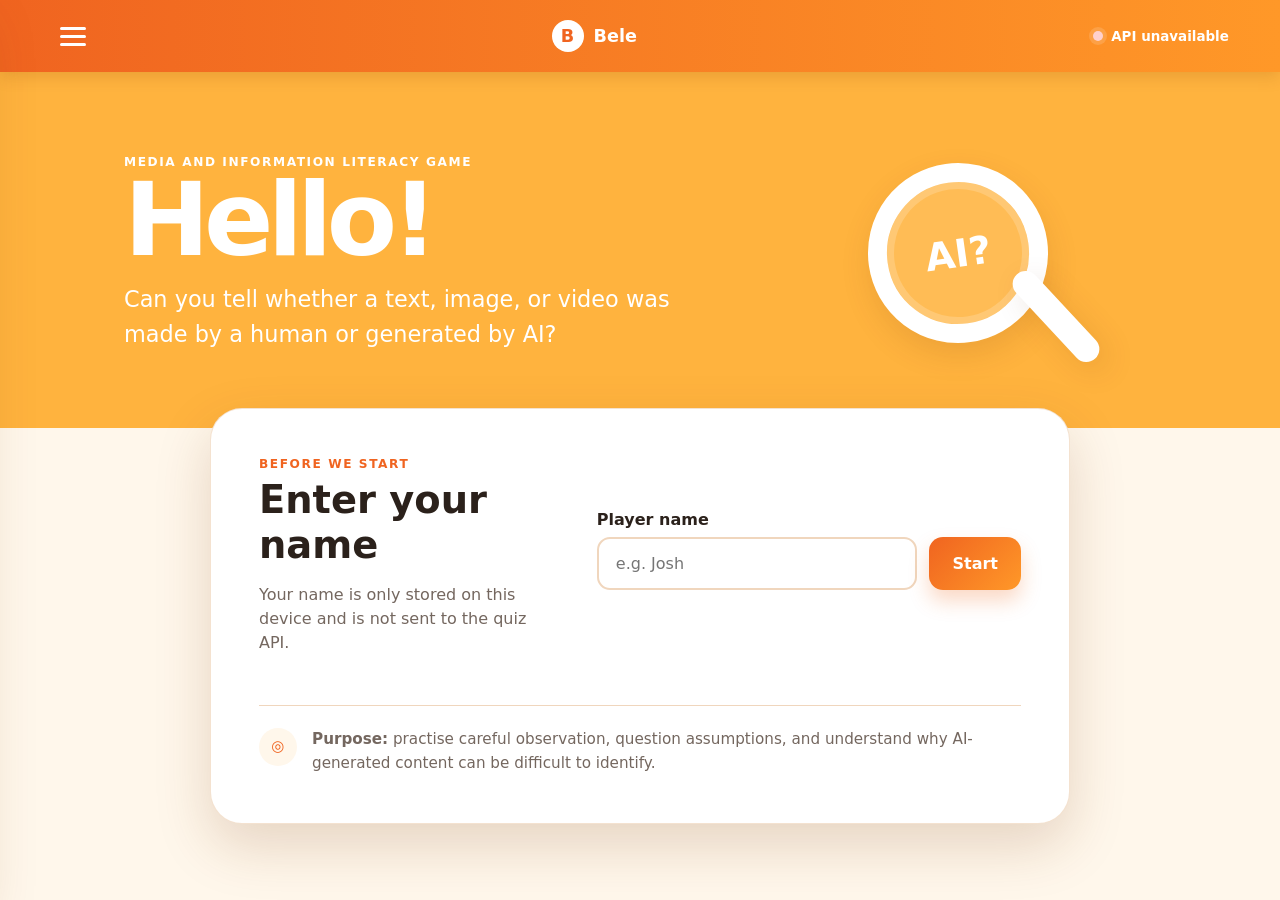
==== index.html @ b4ef0d1a "First" ====
<!doctype html>
<html lang="en">
  <head>
    <meta charset="UTF-8" />
    <meta name="viewport" content="width=device-width, initial-scale=1.0" />
    <meta
      name="description"
      content="Bele is a Human-or-AI media literacy guessing game created for the UNESCO Youth Hackathon."
    />
    <meta name="theme-color" content="#f58220" />
    <title>Bele — Human or AI?</title>
    <link rel="icon" href="assets/favicon.svg" type="image/svg+xml" />
    <link rel="stylesheet" href="css/styles.css" />
  </head>
  <body>
    <a class="skip-link" href="#app-main">Skip to game</a>

    <div class="app-shell" id="app">
      <header class="topbar">
        <button
          class="icon-button menu-button"
          id="menuButton"
          type="button"
          aria-label="Open menu"
          aria-expanded="false"
          aria-controls="sideMenu"
        >
          <span></span><span></span><span></span>
        </button>
        <button
          class="brand"
          id="brandButton"
          type="button"
          aria-label="Return to home"
        >
          <span class="brand-mark" aria-hidden="true">B</span>
          <span>Bele</span>
        </button>
        <div
          class="api-indicator"
          id="apiIndicator"
          title="API connection status"
        >
          <span class="status-dot" aria-hidden="true"></span>
          <span class="api-label">API ready</span>
        </div>
      </header>

      <aside class="side-menu" id="sideMenu" aria-hidden="true">
        <div class="side-menu__head">
          <div>
            <!-- <p class="eyebrow">UNESCO Youth Hackathon</p> -->
            <h2>Bele</h2>
          </div>
          <button
            class="icon-button close-button"
            id="closeMenuButton"
            type="button"
            aria-label="Close menu"
          >
            ×
          </button>
        </div>
        <nav aria-label="Main navigation">
          <button class="menu-link" type="button" data-nav="home">Home</button>
          <button class="menu-link" type="button" data-nav="levels">
            Choose difficulty
          </button>
          <button class="menu-link" type="button" data-modal="how">
            How to play
          </button>
          <button class="menu-link" type="button" data-nav="about">
            About us
          </button>
        </nav>
        <div class="side-menu__tip">
          <strong>Critical-thinking tip</strong>
          <p>
            Do not decide from one clue. Check context, details, evidence, tone,
            and possible manipulation.
          </p>
        </div>
      </aside>
      <div class="menu-backdrop" id="menuBackdrop" hidden></div>

      <main id="app-main" tabindex="-1">
        <section
          class="screen welcome-screen is-active"
          id="welcomeScreen"
          data-screen="welcome"
          aria-labelledby="welcomeTitle"
        >
          <div class="welcome-hero">
            <div class="welcome-copy">
              <p class="eyebrow light">Media and Information Literacy Game</p>
              <h1 id="welcomeTitle">Hello<span id="welcomeName"></span>!</h1>
              <p>
                Can you tell whether a text, image, or video was made by a human
                or generated by AI?
              </p>
            </div>
            <div class="lens-art" aria-hidden="true">
              <div class="lens-ring"><span>AI?</span></div>
              <div class="lens-handle"></div>
            </div>
          </div>

          <div class="welcome-form card floating-card">
            <div>
              <p class="section-kicker">Before we start</p>
              <h2>Enter your name</h2>
              <p class="muted">
                Your name is only stored on this device and is not sent to the
                quiz API.
              </p>
            </div>
            <form id="nameForm" novalidate>
              <label for="playerName">Player name</label>
              <div class="input-row">
                <input
                  id="playerName"
                  name="playerName"
                  type="text"
                  autocomplete="name"
                  maxlength="30"
                  placeholder="e.g. Josh"
                  required
                />
                <button class="primary-button" type="submit">Start</button>
              </div>
              <p class="field-error" id="nameError" role="alert"></p>
            </form>
            <div class="purpose-note">
              <span class="purpose-icon" aria-hidden="true">◎</span>
              <p>
                <strong>Purpose:</strong> practise careful observation, question
                assumptions, and understand why AI-generated content can be
                difficult to identify.
              </p>
            </div>
          </div>
        </section>

        <section
          class="screen level-screen"
          id="levelScreen"
          data-screen="level"
          aria-labelledby="levelTitle"
          hidden
        >
          <div class="centered-panel">
            <p class="eyebrow light">
              Welcome, <span id="levelPlayerName">Player</span>
            </p>
            <h1 id="levelTitle">Choose your level</h1>
            <p class="level-intro">
              Each round contains six random items from the live quiz
              collection. Text, images, and videos may appear in any order.
            </p>

            <div class="level-grid" aria-label="Difficulty levels">
              <button
                class="level-card easy"
                type="button"
                data-difficulty="easy"
              >
                <span class="level-icon" aria-hidden="true">●</span>
                <span class="level-name">Beginner</span>
                <span class="level-detail"
                  >Clearer clues and common patterns</span
                >
                <span class="level-time">60 seconds per question</span>
              </button>
              <button
                class="level-card medium"
                type="button"
                data-difficulty="medium"
              >
                <span class="level-icon" aria-hidden="true">◆</span>
                <span class="level-name">Medium</span>
                <span class="level-detail"
                  >More realistic and subtle signals</span
                >
                <span class="level-time">40 seconds per question</span>
              </button>
              <button
                class="level-card hard"
                type="button"
                data-difficulty="hard"
              >
                <span class="level-icon" aria-hidden="true">▲</span>
                <span class="level-name">Hard</span>
                <span class="level-detail"
                  >Ambiguous evidence and close calls</span
                >
                <span class="level-time">25 seconds per question</span>
              </button>
            </div>
            <button
              class="text-button light-text"
              type="button"
              data-nav="home"
            >
              ← Change player name
            </button>
          </div>
        </section>

        <section
          class="screen quiz-screen"
          id="quizScreen"
          data-screen="quiz"
          aria-labelledby="questionHeading"
          hidden
        >
          <div class="quiz-layout">
            <div class="quiz-topline">
              <button
                class="back-button"
                id="quitQuizButton"
                type="button"
                aria-label="Leave quiz"
              >
                ←
              </button>
              <div class="progress-copy">
                <span id="difficultyLabel">Easy</span>
                <strong id="questionCounter">Question 1 of 6</strong>
              </div>
              <div class="quiz-status-cluster">
                <div class="score-mini" aria-live="polite">
                  <span id="correctCount">0</span> correct
                </div>
                <div
                  class="question-timer"
                  id="questionTimer"
                  data-state="normal"
                  role="timer"
                  aria-live="polite"
                  aria-label="Time remaining"
                >
                  <span class="timer-icon" aria-hidden="true">◷</span>
                  <span class="timer-copy"
                    ><small>Time left</small
                    ><strong><span id="timerValue">60</span>s</strong></span
                  >
                </div>
              </div>
            </div>
            <div class="progress-track" aria-hidden="true">
              <div class="progress-fill" id="progressFill"></div>
            </div>

            <article class="question-card" id="questionCard">
              <div class="question-meta">
                <span class="content-badge" id="contentTypeBadge">IMAGE</span>
                <span id="questionTopic">Topic</span>
              </div>
              <h1 id="questionHeading">Human or AI?</h1>
              <p class="question-prompt">
                Study the content carefully, then choose who you think created
                it.
              </p>

              <div
                class="content-frame"
                id="contentFrame"
                aria-live="polite"
              ></div>

              <div class="answer-area">
                <p class="answer-label">What do you think?</p>
                <div class="answer-buttons" id="answerButtons">
                  <button
                    class="answer-button human"
                    type="button"
                    data-guess="Human"
                  >
                    <span class="answer-symbol" aria-hidden="true">◉</span>
                    <span
                      ><strong>Human</strong
                      ><small>Created by a person</small></span
                    >
                  </button>
                  <button
                    class="answer-button ai"
                    type="button"
                    data-guess="AI"
                  >
                    <span class="answer-symbol" aria-hidden="true">✦</span>
                    <span
                      ><strong>AI</strong><small>Generated with AI</small></span
                    >
                  </button>
                </div>
                <div
                  class="answer-feedback"
                  id="answerFeedback"
                  hidden
                  aria-live="polite"
                ></div>
                <button
                  class="primary-button next-button"
                  id="nextQuestionButton"
                  type="button"
                  hidden
                >
                  Next question →
                </button>
              </div>
            </article>
          </div>
        </section>

        <section
          class="screen about-screen"
          id="aboutScreen"
          data-screen="about"
          aria-labelledby="aboutTitle"
          hidden
        >
          <div class="about-shell">
            <div class="about-header">
              <button
                class="back-button dark-back"
                type="button"
                data-nav="home"
                aria-label="Back to home"
              >
                ←
              </button>
              <div>
                <!-- <p class="eyebrow">UNESCO Youth Hackathon</p> -->
                <h1 id="aboutTitle">About Bele</h1>
                <p class="about-lead">
                  A learning game that helps people pause, inspect, compare, and
                  verify before trusting digital content.
                </p>
              </div>
            </div>

            <div class="about-hero-card">
              <div>
                <p class="section-kicker">Our purpose</p>
                <h2>Build stronger critical-thinking habits</h2>
                <p>
                  Bele challenges players to decide whether text, images, and
                  videos were created by people or generated with artificial
                  intelligence. The goal is not to turn players into automatic
                  AI detectors. It is to encourage careful observation, healthy
                  doubt, evidence checking, and responsible sharing.
                </p>
              </div>
              <div class="about-emblem" aria-hidden="true">
                <span>B</span><small>Think before you trust</small>
              </div>
            </div>

            <div class="about-feature-grid" aria-label="What Bele teaches">
              <article class="about-feature">
                <span>01</span>
                <h3>Observe</h3>
                <p>
                  Look at details, consistency, context, language, motion, and
                  visual quality.
                </p>
              </article>
              <article class="about-feature">
                <span>02</span>
                <h3>Question</h3>
                <p>
                  Ask who created the content, why it exists, and what might be
                  missing.
                </p>
              </article>
              <article class="about-feature">
                <span>03</span>
                <h3>Verify</h3>
                <p>
                  Compare claims with reliable sources instead of trusting a
                  single clue.
                </p>
              </article>
              <article class="about-feature">
                <span>04</span>
                <h3>Reflect</h3>
                <p>
                  Read the explanation after every round and improve your
                  reasoning.
                </p>
              </article>
            </div>

            <section class="team-section" aria-labelledby="teamTitle">
              <div class="section-heading-row">
                <div>
                  <p class="section-kicker">The people behind Bele</p>
                  <h2 id="teamTitle">Meet our team</h2>
                </div>
                <p>
                  Five roles work together across research, design, development,
                  data, and testing.
                </p>
              </div>
              <div class="team-grid" id="teamGrid"></div>
            </section>

            <div class="about-info-grid">
              <article class="about-info-card">
                <h3>Responsible-use note</h3>
                <p>
                  Human judgement and automated AI detectors can both be wrong.
                  Important claims should always be checked using multiple
                  reliable sources.
                </p>
              </article>
              <article class="about-info-card">
                <h3>Privacy</h3>
                <p>
                  Bele stores only the player name in the current browser. Quiz
                  content is requested from the project API, and the frontend
                  does not require an account.
                </p>
              </article>
              <article class="about-info-card">
                <h3>Accessibility</h3>
                <p>
                  The interface supports keyboard navigation, clear focus
                  states, readable contrast, captions when provided by the
                  media, and responsive layouts.
                </p>
              </article>
            </div>

            <div class="about-cta">
              <div>
                <p class="section-kicker">Ready to investigate?</p>
                <h2>Test your judgement with live quiz content.</h2>
              </div>
              <button class="primary-button" type="button" data-nav="levels">
                Choose a level →
              </button>
            </div>
          </div>
        </section>

        <section
          class="screen result-screen"
          id="resultScreen"
          data-screen="result"
          aria-labelledby="resultTitle"
          hidden
        >
          <div class="result-card card">
            <p class="eyebrow" id="resultEyebrow">Round complete</p>
            <h1 id="resultTitle">Great effort!</h1>
            <p class="result-message" id="resultMessage"></p>

            <div class="medal-wrap" id="medalWrap" aria-label="Quiz score">
              <div class="medal-rays" aria-hidden="true"></div>
              <div class="medal-disc"><span id="scorePercent">0%</span></div>
              <div class="ribbon ribbon-left" aria-hidden="true"></div>
              <div class="ribbon ribbon-right" aria-hidden="true"></div>
            </div>

            <div class="result-stats" aria-label="Result summary">
              <div>
                <span>Correct</span><strong id="resultCorrect">0</strong>
              </div>
              <div><span>Total</span><strong id="resultTotal">6</strong></div>
              <div>
                <span>Level</span
                ><strong id="resultDifficulty">Beginner</strong>
              </div>
              <div>
                <span>Timed out</span><strong id="resultTimedOut">0</strong>
              </div>
            </div>

            <div class="result-actions">
              <button class="primary-button" id="reviewButton" type="button">
                Read explanations
              </button>
              <button
                class="secondary-button"
                id="playAgainButton"
                type="button"
              >
                Play again
              </button>
            </div>
          </div>
        </section>

        <section
          class="screen review-screen"
          id="reviewScreen"
          data-screen="review"
          aria-labelledby="reviewTitle"
          hidden
        >
          <div class="review-shell">
            <div class="review-header">
              <button
                class="back-button dark-back"
                id="reviewBackButton"
                type="button"
                aria-label="Back to result"
              >
                ←
              </button>
              <div>
                <p class="section-kicker">Learn from every clue</p>
                <h1 id="reviewTitle">Let’s read the explanations</h1>
                <p>
                  AI detection is not perfect. These explanations highlight
                  useful clues, not absolute rules.
                </p>
              </div>
            </div>

            <div class="review-layout">
              <div
                class="review-list"
                id="reviewList"
                aria-label="Question explanations"
              ></div>
              <aside
                class="review-preview"
                id="reviewPreview"
                aria-live="polite"
              >
                <div class="empty-preview">
                  <span aria-hidden="true">⌁</span>
                  <p>
                    Select a question to review its content and explanation.
                  </p>
                </div>
              </aside>
            </div>

            <div class="review-actions">
              <button class="secondary-button" type="button" data-nav="levels">
                Choose another level
              </button>
              <button class="primary-button" type="button" data-nav="home">
                Finish
              </button>
            </div>
          </div>
        </section>
      </main>

      <div
        class="loading-overlay"
        id="loadingOverlay"
        hidden
        role="status"
        aria-live="polite"
      >
        <div class="loader"></div>
        <strong id="loadingTitle">Loading quiz</strong>
        <p id="loadingMessage">Fetching questions from the quiz API…</p>
      </div>

      <div class="modal-backdrop" id="modalBackdrop" hidden>
        <section
          class="info-modal"
          id="infoModal"
          role="dialog"
          aria-modal="true"
          aria-labelledby="modalTitle"
        >
          <button
            class="icon-button modal-close"
            id="modalCloseButton"
            type="button"
            aria-label="Close dialog"
          >
            ×
          </button>
          <div id="modalContent"></div>
        </section>
      </div>

      <div
        class="toast"
        id="toast"
        hidden
        role="status"
        aria-live="polite"
      ></div>
    </div>

    <script defer src="js/config.js?v=4"></script>
    <script defer src="js/api.js?v=4"></script>
    <script defer src="js/app.js?v=4"></script>
  </body>
</html>
---- css/styles.css ----
:root {
  --orange-900: #d95117;
  --orange-700: #f06420;
  --orange-600: #f58220;
  --orange-500: #ff9828;
  --amber-400: #ffb33e;
  --amber-300: #ffc862;
  --cream: #fff7eb;
  --paper: #ffffff;
  --ink: #2b211b;
  --muted: #74675f;
  --line: #f0d6bd;
  --green: #198754;
  --red: #c83b34;
  --shadow: 0 22px 55px rgba(116, 57, 13, 0.18);
  --soft-shadow: 0 12px 30px rgba(116, 57, 13, 0.13);
  --radius-xl: 32px;
  --radius-lg: 22px;
  --radius-md: 15px;
  --focus: 0 0 0 4px rgba(255, 255, 255, 0.6), 0 0 0 7px rgba(89, 46, 16, 0.5);
  font-family: ui-rounded, "Arial Rounded MT Bold", "Trebuchet MS", system-ui, sans-serif;
  color: var(--ink);
  background: var(--cream);
}

* { box-sizing: border-box; }
html { scroll-behavior: smooth; }
body { margin: 0; min-width: 320px; min-height: 100vh; background: var(--cream); }
button, input { font: inherit; }
button { cursor: pointer; }
button:disabled { cursor: not-allowed; }
img, video { max-width: 100%; }
[hidden] { display: none !important; }

.skip-link {
  position: fixed; left: 12px; top: -100px; z-index: 1000; padding: 10px 16px;
  background: var(--ink); color: white; border-radius: 8px; text-decoration: none;
}
.skip-link:focus { top: 12px; }

.app-shell { min-height: 100vh; overflow-x: hidden; }
.topbar {
  height: 72px; display: flex; align-items: center; justify-content: space-between; gap: 18px;
  padding: 0 clamp(18px, 4vw, 54px); background: linear-gradient(90deg, var(--orange-700), var(--orange-500));
  color: white; position: relative; z-index: 30; box-shadow: 0 5px 15px rgba(117, 45, 8, 0.15);
}
.icon-button, .brand, .back-button {
  border: 0; background: transparent; color: inherit; display: inline-flex; align-items: center; justify-content: center;
}
.menu-button { width: 44px; height: 44px; flex-direction: column; gap: 5px; border-radius: 12px; }
.menu-button span { width: 26px; height: 3px; border-radius: 99px; background: white; }
.icon-button:hover, .brand:hover, .back-button:hover { background: rgba(255,255,255,.14); }
.icon-button:focus-visible, .brand:focus-visible, .back-button:focus-visible, button:focus-visible, input:focus-visible { outline: none; box-shadow: var(--focus); }
.brand { gap: 10px; padding: 7px 12px; border-radius: 13px; font-weight: 900; font-size: 1.1rem; }
.brand-mark { display: grid; place-items: center; width: 32px; height: 32px; border-radius: 50%; background: white; color: var(--orange-700); }
.api-indicator { display: flex; align-items: center; gap: 8px; font-size: .84rem; font-weight: 800; }
.status-dot { width: 10px; height: 10px; border-radius: 50%; background: #fff3c4; box-shadow: 0 0 0 4px rgba(255,255,255,.14); }
.api-indicator[data-status="online"] .status-dot { background: #8ff1ad; }
.api-indicator[data-status="offline"] .status-dot { background: #ffd0cc; }
.api-indicator[data-status="checking"] .status-dot { animation: pulse 1s infinite; }

.side-menu {
  position: fixed; inset: 0 auto 0 0; z-index: 60; width: min(390px, 88vw); padding: 28px;
  background: white; transform: translateX(-105%); transition: transform .28s ease; box-shadow: var(--shadow);
  display: flex; flex-direction: column;
}
.side-menu.is-open { transform: translateX(0); }
.side-menu__head { display: flex; justify-content: space-between; align-items: flex-start; border-bottom: 1px solid var(--line); padding-bottom: 22px; }
.side-menu h2 { margin: 3px 0 0; font-size: 2rem; }
.close-button, .modal-close { width: 42px; height: 42px; border-radius: 50%; color: var(--ink); font-size: 2rem; }
.side-menu nav { display: grid; gap: 8px; padding: 26px 0; }
.menu-link { text-align: left; border: 0; background: transparent; border-radius: 13px; padding: 14px 16px; font-weight: 900; color: var(--ink); }
.menu-link:hover { background: var(--cream); color: var(--orange-700); }
.side-menu__tip { margin-top: auto; background: var(--cream); border: 1px solid var(--line); padding: 18px; border-radius: var(--radius-md); line-height: 1.55; }
.side-menu__tip p { margin: 8px 0 0; color: var(--muted); }
.menu-backdrop, .modal-backdrop { position: fixed; inset: 0; background: rgba(37, 22, 12, .48); backdrop-filter: blur(3px); z-index: 50; }

.screen { min-height: calc(100vh - 72px); animation: fadeIn .25s ease; }
.welcome-screen { background: linear-gradient(180deg, var(--amber-400) 0 43%, var(--cream) 43%); padding-bottom: 70px; }
.welcome-hero { max-width: 1160px; margin: 0 auto; min-height: 390px; padding: 66px clamp(22px, 5vw, 78px) 120px; display: grid; grid-template-columns: 1.2fr .8fr; align-items: center; gap: 40px; color: white; }
.welcome-copy h1 { margin: 4px 0 15px; font-size: clamp(3.2rem, 8vw, 6.8rem); line-height: .92; letter-spacing: -.055em; }
.welcome-copy p:not(.eyebrow) { max-width: 650px; font-size: clamp(1.05rem, 2vw, 1.4rem); line-height: 1.55; margin: 0; font-family: system-ui, sans-serif; }
.eyebrow, .section-kicker { margin: 0; text-transform: uppercase; letter-spacing: .13em; font-size: .76rem; font-weight: 900; color: var(--orange-700); }
.eyebrow.light, .light-text { color: white; }
.lens-art { position: relative; height: 230px; display: grid; place-items: center; }
.lens-ring { width: 180px; height: 180px; border: 19px solid white; border-radius: 50%; display: grid; place-items: center; background: rgba(255,255,255,.12); box-shadow: inset 0 0 0 7px rgba(255,255,255,.18), var(--soft-shadow); transform: rotate(-8deg); }
.lens-ring span { font-size: 2.4rem; font-weight: 900; }
.lens-handle { width: 26px; height: 115px; border-radius: 999px; background: white; position: absolute; transform: rotate(-43deg); bottom: -6px; right: 22%; box-shadow: var(--soft-shadow); }
.card { background: white; border: 1px solid rgba(240, 214, 189, .7); border-radius: var(--radius-xl); box-shadow: var(--shadow); }
.floating-card { max-width: 860px; margin: -80px auto 0; padding: clamp(25px, 5vw, 48px); position: relative; display: grid; grid-template-columns: .8fr 1.2fr; gap: 34px 55px; align-items: center; }
.floating-card h2 { margin: 6px 0 6px; font-size: clamp(1.8rem, 3vw, 2.7rem); }
.muted { color: var(--muted); font-family: system-ui, sans-serif; line-height: 1.5; }
label { display: block; font-weight: 900; margin-bottom: 8px; }
.input-row { display: flex; gap: 12px; }
input { min-width: 0; flex: 1; padding: 15px 17px; border: 2px solid var(--line); border-radius: 13px; color: var(--ink); background: white; }
input:focus { border-color: var(--orange-600); }
.primary-button, .secondary-button, .text-button {
  border: 0; border-radius: 14px; padding: 14px 23px; font-weight: 900; transition: transform .16s ease, box-shadow .16s ease, background .16s ease;
}
.primary-button { color: white; background: linear-gradient(135deg, var(--orange-700), var(--orange-500)); box-shadow: 0 11px 20px rgba(238, 102, 28, .25); }
.primary-button:hover, .secondary-button:hover { transform: translateY(-2px); }
.secondary-button { color: var(--orange-700); background: white; border: 2px solid var(--orange-500); }
.text-button { background: transparent; color: var(--orange-700); padding: 10px; }
.field-error { min-height: 22px; color: var(--red); font: 700 .88rem system-ui, sans-serif; margin: 7px 0 0; }
.purpose-note { grid-column: 1 / -1; border-top: 1px solid var(--line); padding-top: 22px; display: flex; gap: 15px; align-items: flex-start; font: .95rem/1.55 system-ui, sans-serif; color: var(--muted); }
.purpose-note p { margin: 0; }
.purpose-icon { flex: 0 0 38px; height: 38px; display: grid; place-items: center; border-radius: 50%; background: var(--cream); color: var(--orange-700); font-weight: 900; }

.level-screen { background: radial-gradient(circle at 20% 20%, rgba(255,255,255,.18), transparent 28%), linear-gradient(140deg, var(--amber-400), var(--orange-500)); color: white; display: grid; place-items: center; padding: 45px 20px; }
.centered-panel { width: min(1080px, 100%); text-align: center; }
.centered-panel h1 { margin: 8px 0 12px; font-size: clamp(2.7rem, 7vw, 5.5rem); letter-spacing: -.04em; }
.level-intro { max-width: 730px; margin: 0 auto 40px; font: 1.05rem/1.65 system-ui, sans-serif; }
.level-grid { display: grid; grid-template-columns: repeat(3, 1fr); gap: 26px; margin-bottom: 28px; }
.level-card { min-height: 220px; border: 0; border-radius: 25px; padding: 28px; color: white; display: flex; flex-direction: column; align-items: center; justify-content: center; gap: 9px; box-shadow: 0 22px 40px rgba(139, 54, 12, .22); transition: transform .2s ease, box-shadow .2s ease; }
.level-card:hover { transform: translateY(-7px) scale(1.015); box-shadow: 0 28px 45px rgba(139, 54, 12, .30); }
.level-card.easy { background: linear-gradient(145deg, #ef3f2d, #f66425); }
.level-card.medium { background: linear-gradient(145deg, #f87522, #f99a27); }
.level-card.hard { background: linear-gradient(145deg, #de5a1d, #f58424); }
.level-icon { width: 48px; height: 48px; display: grid; place-items: center; border: 3px solid rgba(255,255,255,.65); border-radius: 50%; }
.level-name { font-size: 2rem; font-weight: 900; }
.level-detail { font: .95rem/1.45 system-ui, sans-serif; opacity: .92; }

.quiz-screen { background: linear-gradient(155deg, var(--amber-400), var(--orange-500)); padding: clamp(18px, 4vw, 45px); }
.quiz-layout { width: min(980px, 100%); margin: 0 auto; }
.quiz-topline { display: grid; grid-template-columns: auto 1fr auto; align-items: center; gap: 15px; color: white; }
.back-button { width: 50px; height: 50px; border-radius: 50%; font-size: 2rem; }
.progress-copy { display: flex; flex-direction: column; gap: 2px; }
.progress-copy span { font: 700 .85rem system-ui, sans-serif; opacity: .85; }
.progress-copy strong { font-size: 1.08rem; }
.score-mini { padding: 9px 13px; border-radius: 999px; background: rgba(255,255,255,.19); font-size: .9rem; font-weight: 900; }
.progress-track { height: 8px; margin: 15px 0 22px; background: rgba(255,255,255,.25); border-radius: 99px; overflow: hidden; }
.progress-fill { height: 100%; width: 0; background: white; border-radius: inherit; transition: width .35s ease; }
.question-card { background: white; border-radius: var(--radius-xl); padding: clamp(22px, 4vw, 42px); box-shadow: var(--shadow); }
.question-meta { display: flex; align-items: center; gap: 10px; color: var(--muted); font: 700 .87rem system-ui, sans-serif; }
.content-badge { background: var(--cream); color: var(--orange-700); border-radius: 999px; padding: 7px 10px; font-weight: 900; letter-spacing: .08em; }
.question-card h1 { margin: 16px 0 5px; font-size: clamp(2rem, 5vw, 3.7rem); letter-spacing: -.035em; }
.question-prompt { color: var(--muted); margin: 0 0 23px; font-family: system-ui, sans-serif; }
.content-frame { min-height: 280px; border: 2px solid #f3dfcc; background: #fffaf4; border-radius: 24px; padding: clamp(15px, 3vw, 25px); display: grid; place-items: center; overflow: hidden; }
.media-content { width: 100%; display: grid; place-items: center; }
.media-content img, .media-content video { max-height: 430px; width: auto; border-radius: 14px; box-shadow: 0 10px 25px rgba(44, 30, 20, .12); background: #191919; }
.media-text blockquote { max-width: 760px; margin: 0; padding: clamp(16px, 4vw, 36px); font: clamp(1.05rem, 2.2vw, 1.4rem)/1.75 Georgia, serif; color: #3e342e; }
.media-text blockquote::before { content: "“"; color: var(--orange-500); font-size: 3rem; line-height: 0; vertical-align: -.35em; margin-right: 5px; }
.media-error { text-align: center; font: .95rem/1.55 system-ui, sans-serif; color: var(--muted); }
.media-error a { color: var(--orange-700); font-weight: 800; }
.answer-area { padding-top: 25px; }
.answer-label { text-align: center; color: var(--orange-700); font-weight: 900; }
.answer-buttons { display: grid; grid-template-columns: repeat(2, minmax(0, 1fr)); gap: 24px; }
.answer-button { border: 0; border-radius: 18px; padding: 19px 23px; color: white; display: flex; align-items: center; justify-content: center; gap: 15px; text-align: left; box-shadow: var(--soft-shadow); transition: transform .16s ease, filter .16s ease, opacity .16s ease; }
.answer-button:hover:not(:disabled) { transform: translateY(-3px); filter: saturate(1.12); }
.answer-button.human { background: linear-gradient(135deg, #f04a2f, #f66d28); }
.answer-button.ai { background: linear-gradient(135deg, #f27c22, #fa9f2e); }
.answer-button strong { display: block; font-size: 1.35rem; }
.answer-button small { display: block; margin-top: 3px; opacity: .88; font: .78rem system-ui, sans-serif; }
.answer-symbol { font-size: 1.8rem; }
.answer-button:disabled { opacity: .7; }
.answer-button.is-selected { outline: 4px solid var(--ink); outline-offset: 3px; opacity: 1; }
.answer-button.is-correct { background: var(--green); }
.answer-button.is-wrong { background: var(--red); }
.answer-button.is-loading { animation: pulse .8s infinite; }
.answer-feedback { margin: 20px auto 0; max-width: 650px; padding: 14px 18px; border-radius: 14px; text-align: center; font: .92rem/1.5 system-ui, sans-serif; }
.answer-feedback strong { display: block; font: 900 1.05rem ui-rounded, sans-serif; }
.answer-feedback.correct { background: #e7f7ed; color: #12643d; }
.answer-feedback.incorrect { background: #fff0ee; color: #9b2d28; }
.next-button { display: block; margin: 18px auto 0; }

.result-screen { background: #fff; display: grid; place-items: center; padding: 35px 20px; }
.result-card { width: min(700px, 100%); text-align: center; padding: clamp(30px, 6vw, 60px); }
.result-card h1 { font-size: clamp(2.2rem, 5vw, 3.6rem); margin: 7px 0 10px; }
.result-message { max-width: 560px; margin: 0 auto; color: var(--muted); font: 1rem/1.6 system-ui, sans-serif; }
.medal-wrap { width: 230px; height: 250px; margin: 22px auto 8px; position: relative; display: grid; place-items: start center; padding-top: 27px; }
.medal-rays { position: absolute; top: 0; width: 195px; height: 195px; background: repeating-conic-gradient(from 4deg, rgba(255,202,34,.28) 0 8deg, transparent 8deg 17deg); border-radius: 50%; animation: rotateSlow 18s linear infinite; }
.medal-disc { position: relative; z-index: 3; width: 150px; height: 150px; border: 16px solid #f4b900; border-radius: 50%; background: linear-gradient(145deg, #fff52d, #ffce15); display: grid; place-items: center; box-shadow: inset 0 0 0 7px rgba(255,255,255,.25), var(--soft-shadow); }
.medal-disc span { color: white; font-size: 2.5rem; font-weight: 900; text-shadow: 0 2px 2px rgba(152, 80, 0, .18); }
.ribbon { position: absolute; z-index: 1; top: 150px; width: 46px; height: 80px; background: var(--orange-700); clip-path: polygon(0 0,100% 0,100% 100%,50% 75%,0 100%); }
.ribbon-left { left: 63px; transform: rotate(14deg); }
.ribbon-right { right: 63px; transform: rotate(-14deg); }
.medal-wrap.silver .medal-disc { border-color: #999; background: linear-gradient(145deg, #f6f6f6, #bfbfbf); }
.medal-wrap.silver .medal-rays { filter: grayscale(1); }
.medal-wrap.bronze .medal-disc { border-color: #a86e21; background: linear-gradient(145deg, #efc058, #c98a2e); }
.medal-wrap.bronze .medal-rays { filter: sepia(.8); }
.result-stats { display: grid; grid-template-columns: repeat(3, 1fr); gap: 10px; margin: 12px 0 27px; }
.result-stats div { background: var(--cream); border: 1px solid var(--line); border-radius: 15px; padding: 13px; }
.result-stats span { display: block; color: var(--muted); font: .75rem system-ui, sans-serif; }
.result-stats strong { display: block; margin-top: 3px; font-size: 1.4rem; }
.result-actions { display: flex; justify-content: center; flex-wrap: wrap; gap: 12px; }

.review-screen { background: white; padding: clamp(25px, 5vw, 60px); }
.review-shell { width: min(1220px, 100%); margin: 0 auto; }
.review-header { display: grid; grid-template-columns: auto 1fr; gap: 18px; align-items: start; margin-bottom: 28px; }
.dark-back { color: var(--orange-600); }
.review-header h1 { margin: 5px 0 8px; font-size: clamp(2rem, 4vw, 3.4rem); }
.review-header p:last-child { margin: 0; color: var(--muted); font-family: system-ui, sans-serif; }
.review-layout { display: grid; grid-template-columns: minmax(280px, .75fr) minmax(450px, 1.35fr); gap: 30px; min-height: 560px; }
.review-list { display: flex; flex-direction: column; gap: 10px; }
.review-item { width: 100%; border: 1px solid var(--line); background: white; border-radius: 13px; padding: 13px 14px; display: grid; grid-template-columns: 38px 1fr 30px; gap: 10px; align-items: center; text-align: left; color: var(--ink); }
.review-item:hover, .review-item.is-active { border-color: var(--orange-500); background: var(--cream); }
.review-number { width: 32px; height: 32px; display: grid; place-items: center; border-radius: 50%; background: #fff0df; color: var(--orange-700); font-weight: 900; }
.review-item-copy strong, .review-item-copy small { display: block; }
.review-item-copy small { margin-top: 3px; color: var(--muted); white-space: nowrap; overflow: hidden; text-overflow: ellipsis; font: .75rem system-ui, sans-serif; }
.review-status { width: 26px; height: 26px; display: grid; place-items: center; border-radius: 50%; color: white; font-weight: 900; }
.review-item.correct .review-status { background: var(--green); }
.review-item.incorrect .review-status { background: var(--red); }
.review-preview { background: linear-gradient(145deg, var(--amber-400), var(--orange-500)); border-radius: 26px; padding: clamp(18px, 3vw, 32px); overflow: auto; }
.empty-preview { min-height: 450px; display: grid; place-items: center; align-content: center; color: white; text-align: center; }
.empty-preview span { font-size: 4rem; }
.review-detail { display: grid; gap: 20px; }
.review-media { background: white; border-radius: 20px; min-height: 250px; padding: 18px; display: grid; place-items: center; }
.review-media .media-content img, .review-media .media-content video { max-height: 310px; }
.review-media .media-text blockquote { max-height: 320px; overflow: auto; font-size: 1rem; }
.review-copy { background: white; padding: clamp(20px, 3vw, 30px); border-radius: 20px; font: .95rem/1.65 system-ui, sans-serif; }
.review-copy h2 { margin: 18px 0 5px; font: 900 1.5rem ui-rounded, sans-serif; }
.review-copy h3 { font: 900 1.1rem ui-rounded, sans-serif; }
.review-copy ul { padding-left: 20px; }
.review-answer-row { display: flex; flex-wrap: wrap; gap: 10px; }
.review-answer-row span { background: var(--cream); border-radius: 999px; padding: 8px 12px; font-size: .83rem; }
.source-note { border-left: 4px solid var(--orange-500); padding-left: 12px; color: var(--muted); }
.literacy-note, .modal-callout { background: #fff4d6; border: 1px solid #f1d68f; border-radius: 13px; padding: 14px; }
.review-actions { display: flex; justify-content: flex-end; flex-wrap: wrap; gap: 12px; margin-top: 25px; }

.loading-overlay { position: fixed; inset: 0; z-index: 90; background: rgba(255, 249, 239, .92); backdrop-filter: blur(7px); display: grid; place-items: center; align-content: center; text-align: center; padding: 20px; }
.loading-overlay p { color: var(--muted); font-family: system-ui, sans-serif; }
.loader { width: 56px; height: 56px; border: 7px solid #f7d6b1; border-top-color: var(--orange-600); border-radius: 50%; animation: rotate 1s linear infinite; margin-bottom: 18px; }
.info-modal { position: relative; width: min(650px, calc(100% - 28px)); max-height: 88vh; overflow: auto; margin: 6vh auto; background: white; border-radius: 25px; padding: clamp(27px, 5vw, 48px); box-shadow: var(--shadow); font: 1rem/1.65 system-ui, sans-serif; }
.info-modal h2 { font: 900 clamp(2rem, 5vw, 3rem) ui-rounded, sans-serif; margin: 5px 0 13px; }
.modal-close { position: absolute; right: 18px; top: 18px; }
.modal-steps { padding-left: 22px; }
.modal-steps li { margin-bottom: 13px; padding-left: 7px; }
.modal-steps span { display: block; color: var(--muted); }
.url-wrap { overflow-wrap: anywhere; }
.toast { position: fixed; z-index: 110; bottom: 24px; left: 50%; transform: translateX(-50%); max-width: min(550px, calc(100% - 28px)); background: var(--ink); color: white; border-radius: 13px; padding: 13px 18px; box-shadow: var(--shadow); font: .92rem/1.45 system-ui, sans-serif; }
.toast[data-tone="error"] { background: #9e2c26; }

@keyframes fadeIn { from { opacity: 0; transform: translateY(5px); } to { opacity: 1; transform: none; } }
@keyframes rotate { to { transform: rotate(360deg); } }
@keyframes rotateSlow { to { transform: rotate(360deg); } }
@keyframes pulse { 50% { opacity: .48; } }

@media (max-width: 800px) {
  .topbar { height: 64px; padding: 0 14px; }
  .screen { min-height: calc(100vh - 64px); }
  .api-label { display: none; }
  .welcome-screen { background: linear-gradient(180deg, var(--amber-400) 0 38%, var(--cream) 38%); }
  .welcome-hero { min-height: 330px; grid-template-columns: 1fr; padding: 45px 24px 95px; text-align: center; }
  .welcome-copy p:not(.eyebrow) { margin-inline: auto; }
  .lens-art { display: none; }
  .floating-card { width: calc(100% - 28px); grid-template-columns: 1fr; margin-top: -65px; gap: 22px; }
  .purpose-note { grid-column: auto; }
  .level-grid { grid-template-columns: 1fr; max-width: 520px; margin-inline: auto; }
  .level-card { min-height: 150px; display: grid; grid-template-columns: 52px 1fr; text-align: left; justify-items: start; align-content: center; }
  .level-name, .level-detail { grid-column: 2; }
  .level-icon { grid-row: 1 / span 2; }
  .quiz-screen { padding: 15px; }
  .question-card { border-radius: 23px; }
  .content-frame { min-height: 230px; }
  .answer-buttons { gap: 12px; }
  .answer-button { padding: 16px 12px; }
  .answer-button small { display: none; }
  .review-layout { grid-template-columns: 1fr; min-height: auto; }
  .review-preview { min-height: 420px; }
  .review-list { display: grid; grid-template-columns: repeat(2, minmax(0, 1fr)); }
  .review-item { grid-template-columns: 34px 1fr 25px; }
}

@media (max-width: 520px) {
  .brand > span:last-child { display: none; }
  .welcome-copy h1 { font-size: 3.4rem; }
  .input-row { flex-direction: column; }
  .input-row .primary-button { width: 100%; }
  .centered-panel h1 { font-size: 3rem; }
  .quiz-topline { grid-template-columns: auto 1fr; }
  .score-mini { display: none; }
  .content-frame { padding: 10px; }
  .media-content img, .media-content video { max-height: 340px; }
  .answer-buttons { grid-template-columns: 1fr; }
  .answer-button { justify-content: flex-start; padding-left: 25%; }
  .result-stats { grid-template-columns: 1fr; }
  .result-actions > *, .review-actions > * { width: 100%; }
  .review-list { grid-template-columns: 1fr; }
  .review-preview { padding: 13px; }
  .review-answer-row { flex-direction: column; }
}

@media (prefers-reduced-motion: reduce) {
  *, *::before, *::after { scroll-behavior: auto !important; animation-duration: .01ms !important; animation-iteration-count: 1 !important; transition-duration: .01ms !important; }
}

/* ===== Bele v3 additions: timer, About Us, team cards, and video reliability ===== */
.level-time {
  margin-top: 5px;
  padding: 7px 11px;
  border: 1px solid rgba(255,255,255,.42);
  border-radius: 999px;
  background: rgba(255,255,255,.13);
  font: 800 .78rem/1 system-ui, sans-serif;
}

.quiz-status-cluster { display: flex; align-items: center; justify-content: flex-end; gap: 10px; }
.question-timer {
  min-width: 112px;
  display: flex;
  align-items: center;
  justify-content: center;
  gap: 8px;
  padding: 7px 12px;
  border: 1px solid rgba(255,255,255,.38);
  border-radius: 15px;
  background: rgba(255,255,255,.19);
  transition: background .2s ease, transform .2s ease, box-shadow .2s ease;
}
.timer-icon { font-size: 1.45rem; line-height: 1; }
.timer-copy { display: flex; flex-direction: column; line-height: 1; }
.timer-copy small { font: 700 .63rem/1.1 system-ui, sans-serif; opacity: .83; }
.timer-copy strong { margin-top: 3px; font-size: 1.1rem; }
.question-timer[data-state="warning"] { background: #fff1a9; color: #674400; border-color: #fff6ce; }
.question-timer[data-state="danger"] { background: #a62e29; color: white; border-color: #ffc1bc; animation: timerPulse .85s ease-in-out infinite; }
.answer-feedback.timeout { background: #fff4cf; color: #775000; }

.media-content img,
.media-content video { max-width: 100%; }
.media-video { width: 100%; }
.video-shell {
  width: min(100%, 790px);
  position: relative;
  display: grid;
  gap: 10px;
  justify-items: center;
}
.video-shell video {
  display: block;
  width: 100%;
  max-height: 430px;
  aspect-ratio: 16 / 9;
  object-fit: contain;
  border-radius: 15px;
  background: #161616;
}
.video-loading {
  position: absolute;
  inset: 0 0 38px;
  display: none;
  place-items: center;
  align-content: center;
  gap: 9px;
  border-radius: 15px;
  background: rgba(22,22,22,.82);
  color: white;
  font: 800 .88rem system-ui, sans-serif;
  pointer-events: none;
}
.video-shell.is-loading .video-loading { display: grid; }
.video-shell.is-slow .video-loading span:last-child::after { content: " Check your connection or open the original video below."; display: block; max-width: 310px; margin-top: 7px; font-weight: 500; line-height: 1.4; opacity: .78; }
.mini-loader { width: 31px; height: 31px; border: 4px solid rgba(255,255,255,.28); border-top-color: white; border-radius: 50%; animation: rotate .85s linear infinite; }
.video-actions { width: 100%; display: flex; justify-content: flex-end; }
.video-actions a,
.media-error-actions a { color: var(--orange-700); font: 800 .82rem system-ui, sans-serif; }
.media-error { width: min(100%, 620px); padding: 25px; border: 1px dashed #dda980; border-radius: 17px; background: white; }
.media-error strong { display: block; color: var(--ink); font-size: 1.05rem; }
.media-error-actions { display: flex; justify-content: center; align-items: center; flex-wrap: wrap; gap: 12px; margin-top: 13px; }
.compact-button { padding: 9px 14px; border-radius: 10px; font-size: .82rem; }

.about-screen { background: #fffaf4; padding: clamp(28px, 5vw, 68px) clamp(18px, 5vw, 60px); }
.about-shell { width: min(1180px, 100%); margin: 0 auto; }
.about-header { display: grid; grid-template-columns: auto 1fr; gap: 18px; align-items: start; margin-bottom: 28px; }
.about-header h1 { margin: 4px 0 8px; font-size: clamp(2.7rem, 6vw, 5rem); letter-spacing: -.045em; }
.about-lead { max-width: 780px; margin: 0; color: var(--muted); font: clamp(1rem, 2vw, 1.2rem)/1.65 system-ui, sans-serif; }
.about-hero-card {
  display: grid;
  grid-template-columns: minmax(0, 1.3fr) minmax(240px, .7fr);
  gap: 34px;
  align-items: center;
  padding: clamp(27px, 5vw, 55px);
  border-radius: 30px;
  background: linear-gradient(135deg, var(--orange-700), var(--amber-400));
  color: white;
  box-shadow: var(--shadow);
}
.about-hero-card .section-kicker { color: #fff7dc; }
.about-hero-card h2 { margin: 7px 0 12px; font-size: clamp(2rem, 4vw, 3.3rem); line-height: 1.05; }
.about-hero-card p:last-child { max-width: 760px; margin: 0; font: 1rem/1.7 system-ui, sans-serif; }
.about-emblem { min-height: 210px; display: grid; place-items: center; align-content: center; border: 2px solid rgba(255,255,255,.42); border-radius: 25px; background: rgba(255,255,255,.13); text-align: center; }
.about-emblem span { width: 104px; height: 104px; display: grid; place-items: center; border-radius: 50%; background: white; color: var(--orange-700); font-size: 4rem; font-weight: 900; box-shadow: var(--soft-shadow); }
.about-emblem small { margin-top: 15px; font: 900 .78rem system-ui, sans-serif; text-transform: uppercase; letter-spacing: .12em; }
.about-feature-grid { display: grid; grid-template-columns: repeat(4, minmax(0, 1fr)); gap: 15px; margin: 24px 0 58px; }
.about-feature { position: relative; padding: 25px; border: 1px solid var(--line); border-radius: 20px; background: white; box-shadow: 0 10px 25px rgba(116,57,13,.08); }
.about-feature > span { color: var(--orange-500); font-size: .75rem; font-weight: 900; }
.about-feature h3 { margin: 9px 0 7px; font-size: 1.25rem; }
.about-feature p { margin: 0; color: var(--muted); font: .9rem/1.55 system-ui, sans-serif; }
.section-heading-row { display: flex; justify-content: space-between; align-items: end; gap: 30px; margin-bottom: 22px; }
.section-heading-row h2 { margin: 5px 0 0; font-size: clamp(2rem, 4vw, 3.2rem); }
.section-heading-row > p { max-width: 430px; margin: 0; color: var(--muted); font: .95rem/1.6 system-ui, sans-serif; }
.team-grid { display: grid; grid-template-columns: repeat(6, minmax(0, 1fr)); gap: 17px; }
.team-card { grid-column: span 2; min-width: 0; padding: 24px; border: 1px solid var(--line); border-radius: 22px; background: white; box-shadow: 0 12px 28px rgba(116,57,13,.09); }
.team-card:nth-child(4) { grid-column: 2 / span 2; }
.team-card:nth-child(5) { grid-column: 4 / span 2; }
.member-avatar { width: 66px; height: 66px; display: grid; place-items: center; border-radius: 20px; background: linear-gradient(145deg, var(--orange-700), var(--amber-400)); color: white; font-size: 1.25rem; font-weight: 900; box-shadow: var(--soft-shadow); }
.member-role { margin: 20px 0 5px; color: var(--orange-700); font: 900 .72rem/1.35 system-ui, sans-serif; text-transform: uppercase; letter-spacing: .08em; }
.member-copy h3 { margin: 0 0 9px; font-size: 1.45rem; }
.member-copy > p:not(.member-role) { min-height: 76px; margin: 0; color: var(--muted); font: .9rem/1.55 system-ui, sans-serif; }
.member-skills { display: flex; flex-wrap: wrap; gap: 7px; margin-top: 17px; }
.member-skills span { padding: 6px 9px; border-radius: 999px; background: var(--cream); color: var(--orange-700); font: 800 .7rem system-ui, sans-serif; }
.about-info-grid { display: grid; grid-template-columns: repeat(3, 1fr); gap: 17px; margin: 55px 0 24px; }
.about-info-card { padding: 23px; border-left: 5px solid var(--orange-500); border-radius: 16px; background: white; box-shadow: 0 9px 22px rgba(116,57,13,.08); }
.about-info-card h3 { margin: 0 0 8px; }
.about-info-card p { margin: 0; color: var(--muted); font: .9rem/1.6 system-ui, sans-serif; }
.about-cta { display: flex; justify-content: space-between; align-items: center; gap: 25px; padding: 27px 30px; border-radius: 22px; background: #2b211b; color: white; }
.about-cta .section-kicker { color: var(--amber-300); }
.about-cta h2 { margin: 5px 0 0; font-size: clamp(1.5rem, 3vw, 2.2rem); }

.result-stats { grid-template-columns: repeat(4, 1fr); }
.review-item.timed-out .review-status { background: #d28b12; }

@keyframes timerPulse { 50% { transform: scale(1.045); box-shadow: 0 0 0 5px rgba(255,255,255,.18); } }

@media (max-width: 900px) {
  .about-feature-grid { grid-template-columns: repeat(2, 1fr); }
  .team-grid { grid-template-columns: repeat(2, 1fr); }
  .team-card, .team-card:nth-child(4), .team-card:nth-child(5) { grid-column: auto; }
  .team-card:last-child { grid-column: 1 / -1; }
  .about-info-grid { grid-template-columns: 1fr; }
}

@media (max-width: 800px) {
  .level-card { grid-template-rows: auto auto auto; }
  .level-name, .level-detail, .level-time { grid-column: 2; }
  .level-icon { grid-row: 1 / span 3; }
  .about-hero-card { grid-template-columns: 1fr; }
  .about-emblem { min-height: 170px; }
  .section-heading-row { align-items: start; flex-direction: column; gap: 10px; }
}

@media (max-width: 620px) {
  .quiz-topline { grid-template-columns: auto 1fr; }
  .quiz-status-cluster { grid-column: 1 / -1; justify-content: space-between; }
  .score-mini { display: block; }
  .question-timer { min-width: 105px; }
  .about-screen { padding-inline: 14px; }
  .about-header { grid-template-columns: 1fr; }
  .about-header .back-button { justify-self: start; }
  .about-feature-grid, .team-grid { grid-template-columns: 1fr; }
  .team-card:last-child { grid-column: auto; }
  .about-cta { align-items: stretch; flex-direction: column; }
  .about-cta .primary-button { width: 100%; }
  .result-stats { grid-template-columns: repeat(2, 1fr); }
}

@media (max-width: 420px) {
  .quiz-status-cluster { gap: 7px; }
  .score-mini, .question-timer { font-size: .78rem; }
  .question-timer { padding-inline: 9px; }
  .about-hero-card, .team-card { padding: 21px; }
}

@media (prefers-reduced-motion: reduce) {
  .question-timer[data-state="danger"] { animation: none; }
  .mini-loader { animation-duration: 1.5s !important; }
}
.member-photo { width: 66px; height: 66px; display: block; object-fit: cover; border-radius: 20px; box-shadow: var(--soft-shadow); background: var(--cream); }

/* Short explanation shown immediately after every answer. */
.answer-feedback .feedback-explanation {
  margin: 7px 0 0;
  font: .9rem/1.55 system-ui, sans-serif;
}
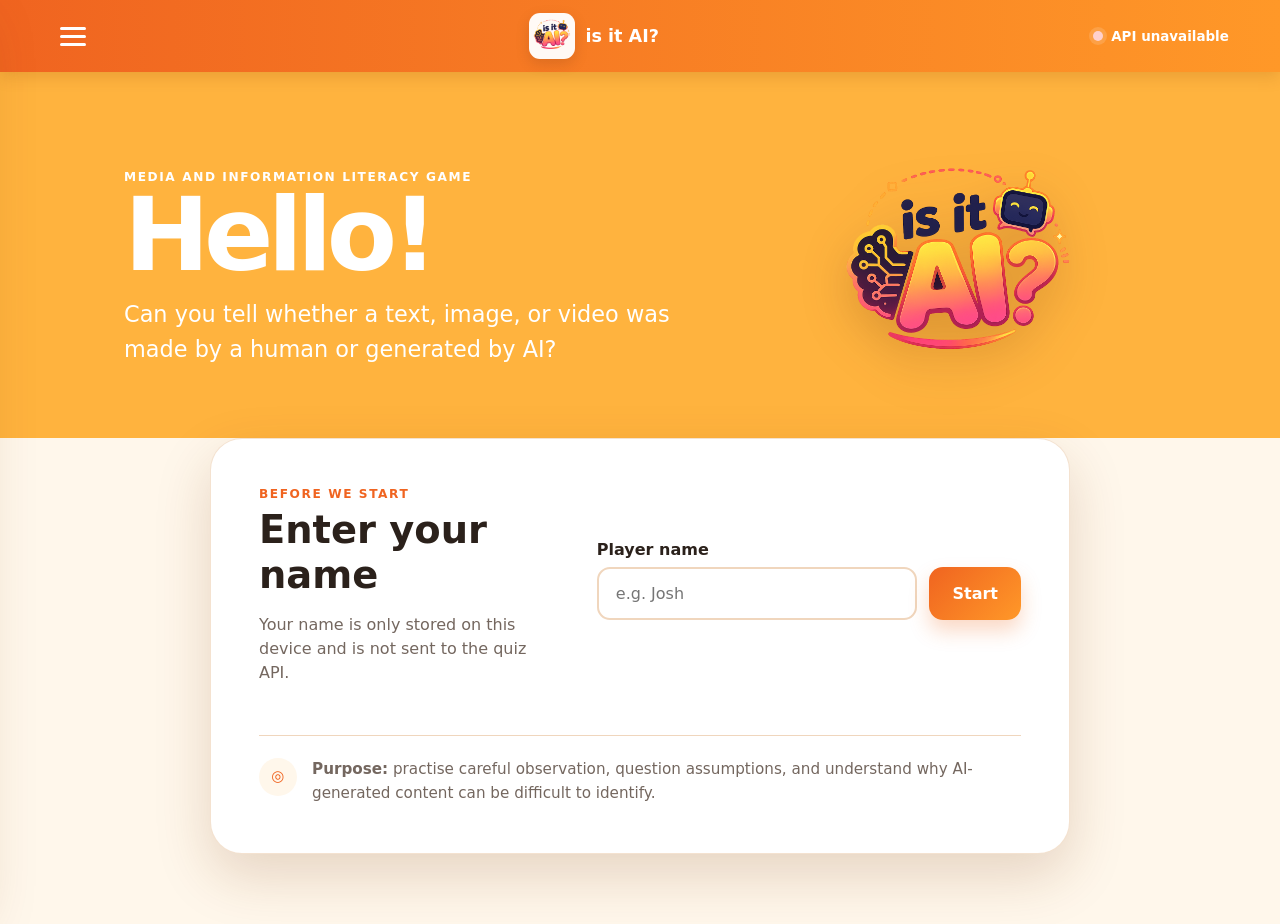
==== commit e6cb16a5: "fix result page" ====
--- a/index.html
+++ b/index.html
@@ -5,12 +5,12 @@
     <meta name="viewport" content="width=device-width, initial-scale=1.0" />
     <meta
       name="description"
-      content="Bele is a Human-or-AI media literacy guessing game created for the UNESCO Youth Hackathon."
+      content="is it AI? is a Human-or-AI media literacy guessing game created by Team Bele for the UNESCO Youth Hackathon."
     />
     <meta name="theme-color" content="#f58220" />
-    <title>Bele — Human or AI?</title>
-    <link rel="icon" href="assets/favicon.svg" type="image/svg+xml" />
-    <link rel="stylesheet" href="css/styles.css" />
+    <title>is it AI? — Human or AI?</title>
+    <link rel="icon" href="assets/logo3.png" type="image/png" />
+    <link rel="stylesheet" href="css/styles.css?v=7" />
   </head>
   <body>
     <a class="skip-link" href="#app-main">Skip to game</a>
@@ -31,10 +31,15 @@
           class="brand"
           id="brandButton"
           type="button"
-          aria-label="Return to home"
-        >
-          <span class="brand-mark" aria-hidden="true">B</span>
-          <span>Bele</span>
+          aria-label="Return to is it AI? home"
+        >
+          <img
+            class="brand-logo"
+            src="assets/logo3.png"
+            alt=""
+            aria-hidden="true"
+          />
+          <span>is it AI?</span>
         </button>
         <div
           class="api-indicator"
@@ -49,8 +54,8 @@
       <aside class="side-menu" id="sideMenu" aria-hidden="true">
         <div class="side-menu__head">
           <div>
-            <!-- <p class="eyebrow">UNESCO Youth Hackathon</p> -->
-            <h2>Bele</h2>
+            <p class="eyebrow">Team Bele · UNESCO Youth Hackathon</p>
+            <h2>is it AI?</h2>
           </div>
           <button
             class="icon-button close-button"
@@ -99,9 +104,8 @@
                 or generated by AI?
               </p>
             </div>
-            <div class="lens-art" aria-hidden="true">
-              <div class="lens-ring"><span>AI?</span></div>
-              <div class="lens-handle"></div>
+            <div class="lens-art site-logo-art" aria-hidden="true">
+              <img src="assets/logo3.png" alt="" />
             </div>
           </div>
 
@@ -330,8 +334,8 @@
                 ←
               </button>
               <div>
-                <!-- <p class="eyebrow">UNESCO Youth Hackathon</p> -->
-                <h1 id="aboutTitle">About Bele</h1>
+                <p class="eyebrow">UNESCO Youth Hackathon</p>
+                <h1 id="aboutTitle">About US</h1>
                 <p class="about-lead">
                   A learning game that helps people pause, inspect, compare, and
                   verify before trusting digital content.
@@ -344,19 +348,21 @@
                 <p class="section-kicker">Our purpose</p>
                 <h2>Build stronger critical-thinking habits</h2>
                 <p>
-                  Bele challenges players to decide whether text, images, and
-                  videos were created by people or generated with artificial
+                  is it AI? challenges players to decide whether text, images,
+                  and videos were created by people or generated with artificial
                   intelligence. The goal is not to turn players into automatic
                   AI detectors. It is to encourage careful observation, healthy
                   doubt, evidence checking, and responsible sharing.
                 </p>
               </div>
               <div class="about-emblem" aria-hidden="true">
-                <span>B</span><small>Think before you trust</small>
-              </div>
-            </div>
-
-            <div class="about-feature-grid" aria-label="What Bele teaches">
+                <img src="assets/logo3.png" alt="" /><small
+                  >Think before you trust</small
+                >
+              </div>
+            </div>
+
+            <div class="about-feature-grid" aria-label="What the game teaches">
               <article class="about-feature">
                 <span>01</span>
                 <h3>Observe</h3>
@@ -394,8 +400,8 @@
             <section class="team-section" aria-labelledby="teamTitle">
               <div class="section-heading-row">
                 <div>
-                  <p class="section-kicker">The people behind Bele</p>
-                  <h2 id="teamTitle">Meet our team</h2>
+                  <p class="section-kicker">Team Bele</p>
+                  <h2 id="teamTitle">Meet the team behind is it AI?</h2>
                 </div>
                 <p>
                   Five roles work together across research, design, development,
@@ -417,9 +423,9 @@
               <article class="about-info-card">
                 <h3>Privacy</h3>
                 <p>
-                  Bele stores only the player name in the current browser. Quiz
-                  content is requested from the project API, and the frontend
-                  does not require an account.
+                  is it AI? stores only the player name in the current browser.
+                  Quiz content is requested from the project API, and the
+                  frontend does not require an account.
                 </p>
               </article>
               <article class="about-info-card">
@@ -592,8 +598,8 @@
       ></div>
     </div>
 
-    <script defer src="js/config.js?v=4"></script>
-    <script defer src="js/api.js?v=4"></script>
-    <script defer src="js/app.js?v=4"></script>
+    <script defer src="js/config.js?v=7"></script>
+    <script defer src="js/api.js?v=7"></script>
+    <script defer src="js/app.js?v=7"></script>
   </body>
 </html>
--- a/css/styles.css
+++ b/css/styles.css
@@ -18,283 +18,1278 @@
   --radius-lg: 22px;
   --radius-md: 15px;
   --focus: 0 0 0 4px rgba(255, 255, 255, 0.6), 0 0 0 7px rgba(89, 46, 16, 0.5);
-  font-family: ui-rounded, "Arial Rounded MT Bold", "Trebuchet MS", system-ui, sans-serif;
+  --font-primary:
+    ui-rounded, "Arial Rounded MT Bold", "Trebuchet MS", system-ui, sans-serif;
+  --font-body:
+    system-ui, -apple-system, BlinkMacSystemFont, "Segoe UI", sans-serif;
+  font-family: var(--font-primary);
   color: var(--ink);
   background: var(--cream);
 }
 
-* { box-sizing: border-box; }
-html { scroll-behavior: smooth; }
-body { margin: 0; min-width: 320px; min-height: 100vh; background: var(--cream); }
-button, input { font: inherit; }
-button { cursor: pointer; }
-button:disabled { cursor: not-allowed; }
-img, video { max-width: 100%; }
-[hidden] { display: none !important; }
+* {
+  box-sizing: border-box;
+}
+html {
+  scroll-behavior: smooth;
+}
+body {
+  margin: 0;
+  min-width: 320px;
+  min-height: 100vh;
+  background: var(--cream);
+}
+button,
+input {
+  font: inherit;
+}
+button {
+  cursor: pointer;
+}
+button:disabled {
+  cursor: not-allowed;
+}
+img,
+video {
+  max-width: 100%;
+}
+[hidden] {
+  display: none !important;
+}
 
 .skip-link {
-  position: fixed; left: 12px; top: -100px; z-index: 1000; padding: 10px 16px;
-  background: var(--ink); color: white; border-radius: 8px; text-decoration: none;
-}
-.skip-link:focus { top: 12px; }
-
-.app-shell { min-height: 100vh; overflow-x: hidden; }
+  position: fixed;
+  left: 12px;
+  top: -100px;
+  z-index: 1000;
+  padding: 10px 16px;
+  background: var(--ink);
+  color: white;
+  border-radius: 8px;
+  text-decoration: none;
+}
+.skip-link:focus {
+  top: 12px;
+}
+
+.app-shell {
+  min-height: 100vh;
+  overflow-x: hidden;
+}
 .topbar {
-  height: 72px; display: flex; align-items: center; justify-content: space-between; gap: 18px;
-  padding: 0 clamp(18px, 4vw, 54px); background: linear-gradient(90deg, var(--orange-700), var(--orange-500));
-  color: white; position: relative; z-index: 30; box-shadow: 0 5px 15px rgba(117, 45, 8, 0.15);
-}
-.icon-button, .brand, .back-button {
-  border: 0; background: transparent; color: inherit; display: inline-flex; align-items: center; justify-content: center;
-}
-.menu-button { width: 44px; height: 44px; flex-direction: column; gap: 5px; border-radius: 12px; }
-.menu-button span { width: 26px; height: 3px; border-radius: 99px; background: white; }
-.icon-button:hover, .brand:hover, .back-button:hover { background: rgba(255,255,255,.14); }
-.icon-button:focus-visible, .brand:focus-visible, .back-button:focus-visible, button:focus-visible, input:focus-visible { outline: none; box-shadow: var(--focus); }
-.brand { gap: 10px; padding: 7px 12px; border-radius: 13px; font-weight: 900; font-size: 1.1rem; }
-.brand-mark { display: grid; place-items: center; width: 32px; height: 32px; border-radius: 50%; background: white; color: var(--orange-700); }
-.api-indicator { display: flex; align-items: center; gap: 8px; font-size: .84rem; font-weight: 800; }
-.status-dot { width: 10px; height: 10px; border-radius: 50%; background: #fff3c4; box-shadow: 0 0 0 4px rgba(255,255,255,.14); }
-.api-indicator[data-status="online"] .status-dot { background: #8ff1ad; }
-.api-indicator[data-status="offline"] .status-dot { background: #ffd0cc; }
-.api-indicator[data-status="checking"] .status-dot { animation: pulse 1s infinite; }
+  height: 72px;
+  display: flex;
+  align-items: center;
+  justify-content: space-between;
+  gap: 18px;
+  padding: 0 clamp(18px, 4vw, 54px);
+  background: linear-gradient(90deg, var(--orange-700), var(--orange-500));
+  color: white;
+  position: relative;
+  z-index: 30;
+  box-shadow: 0 5px 15px rgba(117, 45, 8, 0.15);
+}
+.icon-button,
+.brand,
+.back-button {
+  border: 0;
+  background: transparent;
+  color: inherit;
+  display: inline-flex;
+  align-items: center;
+  justify-content: center;
+}
+.menu-button {
+  width: 44px;
+  height: 44px;
+  flex-direction: column;
+  gap: 5px;
+  border-radius: 12px;
+}
+.menu-button span {
+  width: 26px;
+  height: 3px;
+  border-radius: 99px;
+  background: white;
+}
+.icon-button:hover,
+.brand:hover,
+.back-button:hover {
+  background: rgba(255, 255, 255, 0.14);
+}
+.icon-button:focus-visible,
+.brand:focus-visible,
+.back-button:focus-visible,
+button:focus-visible,
+input:focus-visible {
+  outline: none;
+  box-shadow: var(--focus);
+}
+.brand {
+  gap: 10px;
+  padding: 5px 10px;
+  border-radius: 13px;
+  font-weight: 900;
+  font-size: 1.1rem;
+}
+.brand-logo {
+  width: 46px;
+  height: 46px;
+  object-fit: contain;
+  flex: 0 0 46px;
+  border-radius: 11px;
+  background: rgba(255, 255, 255, 0.96);
+  padding: 2px;
+  box-shadow: 0 5px 14px rgba(71, 34, 17, 0.15);
+}
+.api-indicator {
+  display: flex;
+  align-items: center;
+  gap: 8px;
+  font-size: 0.84rem;
+  font-weight: 800;
+}
+.status-dot {
+  width: 10px;
+  height: 10px;
+  border-radius: 50%;
+  background: #fff3c4;
+  box-shadow: 0 0 0 4px rgba(255, 255, 255, 0.14);
+}
+.api-indicator[data-status="online"] .status-dot {
+  background: #8ff1ad;
+}
+.api-indicator[data-status="offline"] .status-dot {
+  background: #ffd0cc;
+}
+.api-indicator[data-status="checking"] .status-dot {
+  animation: pulse 1s infinite;
+}
 
 .side-menu {
-  position: fixed; inset: 0 auto 0 0; z-index: 60; width: min(390px, 88vw); padding: 28px;
-  background: white; transform: translateX(-105%); transition: transform .28s ease; box-shadow: var(--shadow);
-  display: flex; flex-direction: column;
-}
-.side-menu.is-open { transform: translateX(0); }
-.side-menu__head { display: flex; justify-content: space-between; align-items: flex-start; border-bottom: 1px solid var(--line); padding-bottom: 22px; }
-.side-menu h2 { margin: 3px 0 0; font-size: 2rem; }
-.close-button, .modal-close { width: 42px; height: 42px; border-radius: 50%; color: var(--ink); font-size: 2rem; }
-.side-menu nav { display: grid; gap: 8px; padding: 26px 0; }
-.menu-link { text-align: left; border: 0; background: transparent; border-radius: 13px; padding: 14px 16px; font-weight: 900; color: var(--ink); }
-.menu-link:hover { background: var(--cream); color: var(--orange-700); }
-.side-menu__tip { margin-top: auto; background: var(--cream); border: 1px solid var(--line); padding: 18px; border-radius: var(--radius-md); line-height: 1.55; }
-.side-menu__tip p { margin: 8px 0 0; color: var(--muted); }
-.menu-backdrop, .modal-backdrop { position: fixed; inset: 0; background: rgba(37, 22, 12, .48); backdrop-filter: blur(3px); z-index: 50; }
-
-.screen { min-height: calc(100vh - 72px); animation: fadeIn .25s ease; }
-.welcome-screen { background: linear-gradient(180deg, var(--amber-400) 0 43%, var(--cream) 43%); padding-bottom: 70px; }
-.welcome-hero { max-width: 1160px; margin: 0 auto; min-height: 390px; padding: 66px clamp(22px, 5vw, 78px) 120px; display: grid; grid-template-columns: 1.2fr .8fr; align-items: center; gap: 40px; color: white; }
-.welcome-copy h1 { margin: 4px 0 15px; font-size: clamp(3.2rem, 8vw, 6.8rem); line-height: .92; letter-spacing: -.055em; }
-.welcome-copy p:not(.eyebrow) { max-width: 650px; font-size: clamp(1.05rem, 2vw, 1.4rem); line-height: 1.55; margin: 0; font-family: system-ui, sans-serif; }
-.eyebrow, .section-kicker { margin: 0; text-transform: uppercase; letter-spacing: .13em; font-size: .76rem; font-weight: 900; color: var(--orange-700); }
-.eyebrow.light, .light-text { color: white; }
-.lens-art { position: relative; height: 230px; display: grid; place-items: center; }
-.lens-ring { width: 180px; height: 180px; border: 19px solid white; border-radius: 50%; display: grid; place-items: center; background: rgba(255,255,255,.12); box-shadow: inset 0 0 0 7px rgba(255,255,255,.18), var(--soft-shadow); transform: rotate(-8deg); }
-.lens-ring span { font-size: 2.4rem; font-weight: 900; }
-.lens-handle { width: 26px; height: 115px; border-radius: 999px; background: white; position: absolute; transform: rotate(-43deg); bottom: -6px; right: 22%; box-shadow: var(--soft-shadow); }
-.card { background: white; border: 1px solid rgba(240, 214, 189, .7); border-radius: var(--radius-xl); box-shadow: var(--shadow); }
-.floating-card { max-width: 860px; margin: -80px auto 0; padding: clamp(25px, 5vw, 48px); position: relative; display: grid; grid-template-columns: .8fr 1.2fr; gap: 34px 55px; align-items: center; }
-.floating-card h2 { margin: 6px 0 6px; font-size: clamp(1.8rem, 3vw, 2.7rem); }
-.muted { color: var(--muted); font-family: system-ui, sans-serif; line-height: 1.5; }
-label { display: block; font-weight: 900; margin-bottom: 8px; }
-.input-row { display: flex; gap: 12px; }
-input { min-width: 0; flex: 1; padding: 15px 17px; border: 2px solid var(--line); border-radius: 13px; color: var(--ink); background: white; }
-input:focus { border-color: var(--orange-600); }
-.primary-button, .secondary-button, .text-button {
-  border: 0; border-radius: 14px; padding: 14px 23px; font-weight: 900; transition: transform .16s ease, box-shadow .16s ease, background .16s ease;
-}
-.primary-button { color: white; background: linear-gradient(135deg, var(--orange-700), var(--orange-500)); box-shadow: 0 11px 20px rgba(238, 102, 28, .25); }
-.primary-button:hover, .secondary-button:hover { transform: translateY(-2px); }
-.secondary-button { color: var(--orange-700); background: white; border: 2px solid var(--orange-500); }
-.text-button { background: transparent; color: var(--orange-700); padding: 10px; }
-.field-error { min-height: 22px; color: var(--red); font: 700 .88rem system-ui, sans-serif; margin: 7px 0 0; }
-.purpose-note { grid-column: 1 / -1; border-top: 1px solid var(--line); padding-top: 22px; display: flex; gap: 15px; align-items: flex-start; font: .95rem/1.55 system-ui, sans-serif; color: var(--muted); }
-.purpose-note p { margin: 0; }
-.purpose-icon { flex: 0 0 38px; height: 38px; display: grid; place-items: center; border-radius: 50%; background: var(--cream); color: var(--orange-700); font-weight: 900; }
-
-.level-screen { background: radial-gradient(circle at 20% 20%, rgba(255,255,255,.18), transparent 28%), linear-gradient(140deg, var(--amber-400), var(--orange-500)); color: white; display: grid; place-items: center; padding: 45px 20px; }
-.centered-panel { width: min(1080px, 100%); text-align: center; }
-.centered-panel h1 { margin: 8px 0 12px; font-size: clamp(2.7rem, 7vw, 5.5rem); letter-spacing: -.04em; }
-.level-intro { max-width: 730px; margin: 0 auto 40px; font: 1.05rem/1.65 system-ui, sans-serif; }
-.level-grid { display: grid; grid-template-columns: repeat(3, 1fr); gap: 26px; margin-bottom: 28px; }
-.level-card { min-height: 220px; border: 0; border-radius: 25px; padding: 28px; color: white; display: flex; flex-direction: column; align-items: center; justify-content: center; gap: 9px; box-shadow: 0 22px 40px rgba(139, 54, 12, .22); transition: transform .2s ease, box-shadow .2s ease; }
-.level-card:hover { transform: translateY(-7px) scale(1.015); box-shadow: 0 28px 45px rgba(139, 54, 12, .30); }
-.level-card.easy { background: linear-gradient(145deg, #ef3f2d, #f66425); }
-.level-card.medium { background: linear-gradient(145deg, #f87522, #f99a27); }
-.level-card.hard { background: linear-gradient(145deg, #de5a1d, #f58424); }
-.level-icon { width: 48px; height: 48px; display: grid; place-items: center; border: 3px solid rgba(255,255,255,.65); border-radius: 50%; }
-.level-name { font-size: 2rem; font-weight: 900; }
-.level-detail { font: .95rem/1.45 system-ui, sans-serif; opacity: .92; }
-
-.quiz-screen { background: linear-gradient(155deg, var(--amber-400), var(--orange-500)); padding: clamp(18px, 4vw, 45px); }
-.quiz-layout { width: min(980px, 100%); margin: 0 auto; }
-.quiz-topline { display: grid; grid-template-columns: auto 1fr auto; align-items: center; gap: 15px; color: white; }
-.back-button { width: 50px; height: 50px; border-radius: 50%; font-size: 2rem; }
-.progress-copy { display: flex; flex-direction: column; gap: 2px; }
-.progress-copy span { font: 700 .85rem system-ui, sans-serif; opacity: .85; }
-.progress-copy strong { font-size: 1.08rem; }
-.score-mini { padding: 9px 13px; border-radius: 999px; background: rgba(255,255,255,.19); font-size: .9rem; font-weight: 900; }
-.progress-track { height: 8px; margin: 15px 0 22px; background: rgba(255,255,255,.25); border-radius: 99px; overflow: hidden; }
-.progress-fill { height: 100%; width: 0; background: white; border-radius: inherit; transition: width .35s ease; }
-.question-card { background: white; border-radius: var(--radius-xl); padding: clamp(22px, 4vw, 42px); box-shadow: var(--shadow); }
-.question-meta { display: flex; align-items: center; gap: 10px; color: var(--muted); font: 700 .87rem system-ui, sans-serif; }
-.content-badge { background: var(--cream); color: var(--orange-700); border-radius: 999px; padding: 7px 10px; font-weight: 900; letter-spacing: .08em; }
-.question-card h1 { margin: 16px 0 5px; font-size: clamp(2rem, 5vw, 3.7rem); letter-spacing: -.035em; }
-.question-prompt { color: var(--muted); margin: 0 0 23px; font-family: system-ui, sans-serif; }
-.content-frame { min-height: 280px; border: 2px solid #f3dfcc; background: #fffaf4; border-radius: 24px; padding: clamp(15px, 3vw, 25px); display: grid; place-items: center; overflow: hidden; }
-.media-content { width: 100%; display: grid; place-items: center; }
-.media-content img, .media-content video { max-height: 430px; width: auto; border-radius: 14px; box-shadow: 0 10px 25px rgba(44, 30, 20, .12); background: #191919; }
-.media-text blockquote { max-width: 760px; margin: 0; padding: clamp(16px, 4vw, 36px); font: clamp(1.05rem, 2.2vw, 1.4rem)/1.75 Georgia, serif; color: #3e342e; }
-.media-text blockquote::before { content: "“"; color: var(--orange-500); font-size: 3rem; line-height: 0; vertical-align: -.35em; margin-right: 5px; }
-.media-error { text-align: center; font: .95rem/1.55 system-ui, sans-serif; color: var(--muted); }
-.media-error a { color: var(--orange-700); font-weight: 800; }
-.answer-area { padding-top: 25px; }
-.answer-label { text-align: center; color: var(--orange-700); font-weight: 900; }
-.answer-buttons { display: grid; grid-template-columns: repeat(2, minmax(0, 1fr)); gap: 24px; }
-.answer-button { border: 0; border-radius: 18px; padding: 19px 23px; color: white; display: flex; align-items: center; justify-content: center; gap: 15px; text-align: left; box-shadow: var(--soft-shadow); transition: transform .16s ease, filter .16s ease, opacity .16s ease; }
-.answer-button:hover:not(:disabled) { transform: translateY(-3px); filter: saturate(1.12); }
-.answer-button.human { background: linear-gradient(135deg, #f04a2f, #f66d28); }
-.answer-button.ai { background: linear-gradient(135deg, #f27c22, #fa9f2e); }
-.answer-button strong { display: block; font-size: 1.35rem; }
-.answer-button small { display: block; margin-top: 3px; opacity: .88; font: .78rem system-ui, sans-serif; }
-.answer-symbol { font-size: 1.8rem; }
-.answer-button:disabled { opacity: .7; }
-.answer-button.is-selected { outline: 4px solid var(--ink); outline-offset: 3px; opacity: 1; }
-.answer-button.is-correct { background: var(--green); }
-.answer-button.is-wrong { background: var(--red); }
-.answer-button.is-loading { animation: pulse .8s infinite; }
-.answer-feedback { margin: 20px auto 0; max-width: 650px; padding: 14px 18px; border-radius: 14px; text-align: center; font: .92rem/1.5 system-ui, sans-serif; }
-.answer-feedback strong { display: block; font: 900 1.05rem ui-rounded, sans-serif; }
-.answer-feedback.correct { background: #e7f7ed; color: #12643d; }
-.answer-feedback.incorrect { background: #fff0ee; color: #9b2d28; }
-.next-button { display: block; margin: 18px auto 0; }
-
-.result-screen { background: #fff; display: grid; place-items: center; padding: 35px 20px; }
-.result-card { width: min(700px, 100%); text-align: center; padding: clamp(30px, 6vw, 60px); }
-.result-card h1 { font-size: clamp(2.2rem, 5vw, 3.6rem); margin: 7px 0 10px; }
-.result-message { max-width: 560px; margin: 0 auto; color: var(--muted); font: 1rem/1.6 system-ui, sans-serif; }
-.medal-wrap { width: 230px; height: 250px; margin: 22px auto 8px; position: relative; display: grid; place-items: start center; padding-top: 27px; }
-.medal-rays { position: absolute; top: 0; width: 195px; height: 195px; background: repeating-conic-gradient(from 4deg, rgba(255,202,34,.28) 0 8deg, transparent 8deg 17deg); border-radius: 50%; animation: rotateSlow 18s linear infinite; }
-.medal-disc { position: relative; z-index: 3; width: 150px; height: 150px; border: 16px solid #f4b900; border-radius: 50%; background: linear-gradient(145deg, #fff52d, #ffce15); display: grid; place-items: center; box-shadow: inset 0 0 0 7px rgba(255,255,255,.25), var(--soft-shadow); }
-.medal-disc span { color: white; font-size: 2.5rem; font-weight: 900; text-shadow: 0 2px 2px rgba(152, 80, 0, .18); }
-.ribbon { position: absolute; z-index: 1; top: 150px; width: 46px; height: 80px; background: var(--orange-700); clip-path: polygon(0 0,100% 0,100% 100%,50% 75%,0 100%); }
-.ribbon-left { left: 63px; transform: rotate(14deg); }
-.ribbon-right { right: 63px; transform: rotate(-14deg); }
-.medal-wrap.silver .medal-disc { border-color: #999; background: linear-gradient(145deg, #f6f6f6, #bfbfbf); }
-.medal-wrap.silver .medal-rays { filter: grayscale(1); }
-.medal-wrap.bronze .medal-disc { border-color: #a86e21; background: linear-gradient(145deg, #efc058, #c98a2e); }
-.medal-wrap.bronze .medal-rays { filter: sepia(.8); }
-.result-stats { display: grid; grid-template-columns: repeat(3, 1fr); gap: 10px; margin: 12px 0 27px; }
-.result-stats div { background: var(--cream); border: 1px solid var(--line); border-radius: 15px; padding: 13px; }
-.result-stats span { display: block; color: var(--muted); font: .75rem system-ui, sans-serif; }
-.result-stats strong { display: block; margin-top: 3px; font-size: 1.4rem; }
-.result-actions { display: flex; justify-content: center; flex-wrap: wrap; gap: 12px; }
-
-.review-screen { background: white; padding: clamp(25px, 5vw, 60px); }
-.review-shell { width: min(1220px, 100%); margin: 0 auto; }
-.review-header { display: grid; grid-template-columns: auto 1fr; gap: 18px; align-items: start; margin-bottom: 28px; }
-.dark-back { color: var(--orange-600); }
-.review-header h1 { margin: 5px 0 8px; font-size: clamp(2rem, 4vw, 3.4rem); }
-.review-header p:last-child { margin: 0; color: var(--muted); font-family: system-ui, sans-serif; }
-.review-layout { display: grid; grid-template-columns: minmax(280px, .75fr) minmax(450px, 1.35fr); gap: 30px; min-height: 560px; }
-.review-list { display: flex; flex-direction: column; gap: 10px; }
-.review-item { width: 100%; border: 1px solid var(--line); background: white; border-radius: 13px; padding: 13px 14px; display: grid; grid-template-columns: 38px 1fr 30px; gap: 10px; align-items: center; text-align: left; color: var(--ink); }
-.review-item:hover, .review-item.is-active { border-color: var(--orange-500); background: var(--cream); }
-.review-number { width: 32px; height: 32px; display: grid; place-items: center; border-radius: 50%; background: #fff0df; color: var(--orange-700); font-weight: 900; }
-.review-item-copy strong, .review-item-copy small { display: block; }
-.review-item-copy small { margin-top: 3px; color: var(--muted); white-space: nowrap; overflow: hidden; text-overflow: ellipsis; font: .75rem system-ui, sans-serif; }
-.review-status { width: 26px; height: 26px; display: grid; place-items: center; border-radius: 50%; color: white; font-weight: 900; }
-.review-item.correct .review-status { background: var(--green); }
-.review-item.incorrect .review-status { background: var(--red); }
-.review-preview { background: linear-gradient(145deg, var(--amber-400), var(--orange-500)); border-radius: 26px; padding: clamp(18px, 3vw, 32px); overflow: auto; }
-.empty-preview { min-height: 450px; display: grid; place-items: center; align-content: center; color: white; text-align: center; }
-.empty-preview span { font-size: 4rem; }
-.review-detail { display: grid; gap: 20px; }
-.review-media { background: white; border-radius: 20px; min-height: 250px; padding: 18px; display: grid; place-items: center; }
-.review-media .media-content img, .review-media .media-content video { max-height: 310px; }
-.review-media .media-text blockquote { max-height: 320px; overflow: auto; font-size: 1rem; }
-.review-copy { background: white; padding: clamp(20px, 3vw, 30px); border-radius: 20px; font: .95rem/1.65 system-ui, sans-serif; }
-.review-copy h2 { margin: 18px 0 5px; font: 900 1.5rem ui-rounded, sans-serif; }
-.review-copy h3 { font: 900 1.1rem ui-rounded, sans-serif; }
-.review-copy ul { padding-left: 20px; }
-.review-answer-row { display: flex; flex-wrap: wrap; gap: 10px; }
-.review-answer-row span { background: var(--cream); border-radius: 999px; padding: 8px 12px; font-size: .83rem; }
-.source-note { border-left: 4px solid var(--orange-500); padding-left: 12px; color: var(--muted); }
-.literacy-note, .modal-callout { background: #fff4d6; border: 1px solid #f1d68f; border-radius: 13px; padding: 14px; }
-.review-actions { display: flex; justify-content: flex-end; flex-wrap: wrap; gap: 12px; margin-top: 25px; }
-
-.loading-overlay { position: fixed; inset: 0; z-index: 90; background: rgba(255, 249, 239, .92); backdrop-filter: blur(7px); display: grid; place-items: center; align-content: center; text-align: center; padding: 20px; }
-.loading-overlay p { color: var(--muted); font-family: system-ui, sans-serif; }
-.loader { width: 56px; height: 56px; border: 7px solid #f7d6b1; border-top-color: var(--orange-600); border-radius: 50%; animation: rotate 1s linear infinite; margin-bottom: 18px; }
-.info-modal { position: relative; width: min(650px, calc(100% - 28px)); max-height: 88vh; overflow: auto; margin: 6vh auto; background: white; border-radius: 25px; padding: clamp(27px, 5vw, 48px); box-shadow: var(--shadow); font: 1rem/1.65 system-ui, sans-serif; }
-.info-modal h2 { font: 900 clamp(2rem, 5vw, 3rem) ui-rounded, sans-serif; margin: 5px 0 13px; }
-.modal-close { position: absolute; right: 18px; top: 18px; }
-.modal-steps { padding-left: 22px; }
-.modal-steps li { margin-bottom: 13px; padding-left: 7px; }
-.modal-steps span { display: block; color: var(--muted); }
-.url-wrap { overflow-wrap: anywhere; }
-.toast { position: fixed; z-index: 110; bottom: 24px; left: 50%; transform: translateX(-50%); max-width: min(550px, calc(100% - 28px)); background: var(--ink); color: white; border-radius: 13px; padding: 13px 18px; box-shadow: var(--shadow); font: .92rem/1.45 system-ui, sans-serif; }
-.toast[data-tone="error"] { background: #9e2c26; }
-
-@keyframes fadeIn { from { opacity: 0; transform: translateY(5px); } to { opacity: 1; transform: none; } }
-@keyframes rotate { to { transform: rotate(360deg); } }
-@keyframes rotateSlow { to { transform: rotate(360deg); } }
-@keyframes pulse { 50% { opacity: .48; } }
+  position: fixed;
+  inset: 0 auto 0 0;
+  z-index: 60;
+  width: min(390px, 88vw);
+  padding: 28px;
+  background: white;
+  transform: translateX(-105%);
+  transition: transform 0.28s ease;
+  box-shadow: var(--shadow);
+  display: flex;
+  flex-direction: column;
+}
+.side-menu.is-open {
+  transform: translateX(0);
+}
+.side-menu__head {
+  display: flex;
+  justify-content: space-between;
+  align-items: flex-start;
+  border-bottom: 1px solid var(--line);
+  padding-bottom: 22px;
+}
+.side-menu h2 {
+  margin: 3px 0 0;
+  font-size: 2rem;
+}
+.close-button,
+.modal-close {
+  width: 42px;
+  height: 42px;
+  border-radius: 50%;
+  color: var(--ink);
+  font-size: 2rem;
+}
+.side-menu nav {
+  display: grid;
+  gap: 8px;
+  padding: 26px 0;
+}
+.menu-link {
+  text-align: left;
+  border: 0;
+  background: transparent;
+  border-radius: 13px;
+  padding: 14px 16px;
+  font-weight: 900;
+  color: var(--ink);
+}
+.menu-link:hover {
+  background: var(--cream);
+  color: var(--orange-700);
+}
+.side-menu__tip {
+  margin-top: auto;
+  background: var(--cream);
+  border: 1px solid var(--line);
+  padding: 18px;
+  border-radius: var(--radius-md);
+  line-height: 1.55;
+}
+.side-menu__tip p {
+  margin: 8px 0 0;
+  color: var(--muted);
+}
+.menu-backdrop,
+.modal-backdrop {
+  position: fixed;
+  inset: 0;
+  background: rgba(37, 22, 12, 0.48);
+  backdrop-filter: blur(3px);
+  z-index: 50;
+}
+
+.screen {
+  min-height: calc(100vh - 72px);
+  animation: fadeIn 0.25s ease;
+}
+.welcome-screen {
+  background: linear-gradient(180deg, var(--amber-400) 0 43%, var(--cream) 43%);
+  padding-bottom: 70px;
+}
+.welcome-hero {
+  max-width: 1160px;
+  margin: 0 auto;
+  min-height: 390px;
+  padding: 66px clamp(22px, 5vw, 78px) 120px;
+  display: grid;
+  grid-template-columns: 1.2fr 0.8fr;
+  align-items: center;
+  gap: 40px;
+  color: white;
+}
+.welcome-copy h1 {
+  margin: 4px 0 15px;
+  font-size: clamp(3.2rem, 8vw, 6.8rem);
+  line-height: 0.92;
+  letter-spacing: -0.055em;
+}
+.welcome-copy p:not(.eyebrow) {
+  max-width: 650px;
+  font-size: clamp(1.05rem, 2vw, 1.4rem);
+  line-height: 1.55;
+  margin: 0;
+  font-family: var(--font-body);
+}
+.eyebrow,
+.section-kicker {
+  margin: 0;
+  text-transform: uppercase;
+  letter-spacing: 0.13em;
+  font-size: 0.76rem;
+  font-weight: 900;
+  color: var(--orange-700);
+}
+.eyebrow.light,
+.light-text {
+  color: white;
+}
+.lens-art {
+  position: relative;
+  height: 260px;
+  display: grid;
+  place-items: center;
+}
+.site-logo-art img {
+  width: min(300px, 100%);
+  max-height: 260px;
+  object-fit: contain;
+  filter: drop-shadow(0 18px 24px rgba(97, 44, 15, 0.22));
+}
+.card {
+  background: white;
+  border: 1px solid rgba(240, 214, 189, 0.7);
+  border-radius: var(--radius-xl);
+  box-shadow: var(--shadow);
+}
+.floating-card {
+  max-width: 860px;
+  margin: -80px auto 0;
+  padding: clamp(25px, 5vw, 48px);
+  position: relative;
+  display: grid;
+  grid-template-columns: 0.8fr 1.2fr;
+  gap: 34px 55px;
+  align-items: center;
+}
+.floating-card h2 {
+  margin: 6px 0 6px;
+  font-size: clamp(1.8rem, 3vw, 2.7rem);
+}
+.muted {
+  color: var(--muted);
+  font-family: var(--font-body);
+  line-height: 1.5;
+}
+label {
+  display: block;
+  font-weight: 900;
+  margin-bottom: 8px;
+}
+.input-row {
+  display: flex;
+  gap: 12px;
+}
+input {
+  min-width: 0;
+  flex: 1;
+  padding: 15px 17px;
+  border: 2px solid var(--line);
+  border-radius: 13px;
+  color: var(--ink);
+  background: white;
+}
+input:focus {
+  border-color: var(--orange-600);
+}
+.primary-button,
+.secondary-button,
+.text-button {
+  border: 0;
+  border-radius: 14px;
+  padding: 14px 23px;
+  font-weight: 900;
+  transition:
+    transform 0.16s ease,
+    box-shadow 0.16s ease,
+    background 0.16s ease;
+}
+.primary-button {
+  color: white;
+  background: linear-gradient(135deg, var(--orange-700), var(--orange-500));
+  box-shadow: 0 11px 20px rgba(238, 102, 28, 0.25);
+}
+.primary-button:hover,
+.secondary-button:hover {
+  transform: translateY(-2px);
+}
+.secondary-button {
+  color: var(--orange-700);
+  background: white;
+  border: 2px solid var(--orange-500);
+}
+.text-button {
+  background: transparent;
+  color: var(--orange-700);
+  padding: 10px;
+}
+.field-error {
+  min-height: 22px;
+  color: var(--red);
+  font: 700 0.88rem var(--font-body);
+  margin: 7px 0 0;
+}
+.purpose-note {
+  grid-column: 1 / -1;
+  border-top: 1px solid var(--line);
+  padding-top: 22px;
+  display: flex;
+  gap: 15px;
+  align-items: flex-start;
+  font: 0.95rem/1.55 var(--font-body);
+  color: var(--muted);
+}
+.purpose-note p {
+  margin: 0;
+}
+.purpose-icon {
+  flex: 0 0 38px;
+  height: 38px;
+  display: grid;
+  place-items: center;
+  border-radius: 50%;
+  background: var(--cream);
+  color: var(--orange-700);
+  font-weight: 900;
+}
+
+.level-screen {
+  background:
+    radial-gradient(
+      circle at 20% 20%,
+      rgba(255, 255, 255, 0.18),
+      transparent 28%
+    ),
+    linear-gradient(140deg, var(--amber-400), var(--orange-500));
+  color: white;
+  display: grid;
+  place-items: center;
+  padding: 45px 20px;
+}
+.centered-panel {
+  width: min(1080px, 100%);
+  text-align: center;
+}
+.centered-panel h1 {
+  margin: 8px 0 12px;
+  font-size: clamp(2.7rem, 7vw, 5.5rem);
+  letter-spacing: -0.04em;
+}
+.level-intro {
+  max-width: 730px;
+  margin: 0 auto 40px;
+  font: 1.05rem/1.65 var(--font-body);
+}
+.level-grid {
+  display: grid;
+  grid-template-columns: repeat(3, 1fr);
+  gap: 26px;
+  margin-bottom: 28px;
+}
+.level-card {
+  min-height: 220px;
+  border: 0;
+  border-radius: 25px;
+  padding: 28px;
+  color: white;
+  display: flex;
+  flex-direction: column;
+  align-items: center;
+  justify-content: center;
+  gap: 9px;
+  box-shadow: 0 22px 40px rgba(139, 54, 12, 0.22);
+  transition:
+    transform 0.2s ease,
+    box-shadow 0.2s ease;
+}
+.level-card:hover {
+  transform: translateY(-7px) scale(1.015);
+  box-shadow: 0 28px 45px rgba(139, 54, 12, 0.3);
+}
+.level-card.easy {
+  background: linear-gradient(145deg, #ef3f2d, #f66425);
+}
+.level-card.medium {
+  background: linear-gradient(145deg, #f87522, #f99a27);
+}
+.level-card.hard {
+  background: linear-gradient(145deg, #de5a1d, #f58424);
+}
+.level-icon {
+  width: 48px;
+  height: 48px;
+  display: grid;
+  place-items: center;
+  border: 3px solid rgba(255, 255, 255, 0.65);
+  border-radius: 50%;
+}
+.level-name {
+  font-size: 2rem;
+  font-weight: 900;
+}
+.level-detail {
+  font: 0.95rem/1.45 var(--font-body);
+  opacity: 0.92;
+}
+
+.quiz-screen {
+  background: linear-gradient(155deg, var(--amber-400), var(--orange-500));
+  padding: clamp(18px, 4vw, 45px);
+}
+.quiz-layout {
+  width: min(980px, 100%);
+  margin: 0 auto;
+}
+.quiz-topline {
+  display: grid;
+  grid-template-columns: auto 1fr auto;
+  align-items: center;
+  gap: 15px;
+  color: white;
+}
+.back-button {
+  width: 50px;
+  height: 50px;
+  border-radius: 50%;
+  font-size: 2rem;
+}
+.progress-copy {
+  display: flex;
+  flex-direction: column;
+  gap: 2px;
+}
+.progress-copy span {
+  font: 700 0.85rem var(--font-body);
+  opacity: 0.85;
+}
+.progress-copy strong {
+  font-size: 1.08rem;
+}
+.score-mini {
+  padding: 9px 13px;
+  border-radius: 999px;
+  background: rgba(255, 255, 255, 0.19);
+  font-size: 0.9rem;
+  font-weight: 900;
+}
+.progress-track {
+  height: 8px;
+  margin: 15px 0 22px;
+  background: rgba(255, 255, 255, 0.25);
+  border-radius: 99px;
+  overflow: hidden;
+}
+.progress-fill {
+  height: 100%;
+  width: 0;
+  background: white;
+  border-radius: inherit;
+  transition: width 0.35s ease;
+}
+.question-card {
+  background: white;
+  border-radius: var(--radius-xl);
+  padding: clamp(22px, 4vw, 42px);
+  box-shadow: var(--shadow);
+}
+.question-meta {
+  display: flex;
+  align-items: center;
+  gap: 10px;
+  color: var(--muted);
+  font: 700 0.87rem var(--font-body);
+}
+.content-badge {
+  background: var(--cream);
+  color: var(--orange-700);
+  border-radius: 999px;
+  padding: 7px 10px;
+  font-weight: 900;
+  letter-spacing: 0.08em;
+}
+.question-card h1 {
+  margin: 16px 0 5px;
+  font-size: clamp(2rem, 5vw, 3.7rem);
+  letter-spacing: -0.035em;
+}
+.question-prompt {
+  color: var(--muted);
+  margin: 0 0 23px;
+  font-family: var(--font-body);
+}
+.content-frame {
+  min-height: 280px;
+  border: 2px solid #f3dfcc;
+  background: #fffaf4;
+  border-radius: 24px;
+  padding: clamp(15px, 3vw, 25px);
+  display: grid;
+  place-items: center;
+  overflow: hidden;
+}
+.media-content {
+  width: 100%;
+  display: grid;
+  place-items: center;
+}
+.media-content img,
+.media-content video {
+  max-height: 430px;
+  width: auto;
+  border-radius: 14px;
+  box-shadow: 0 10px 25px rgba(44, 30, 20, 0.12);
+  background: #191919;
+}
+.media-text blockquote {
+  max-width: 760px;
+  margin: 0;
+  padding: clamp(16px, 4vw, 36px);
+  font:
+    clamp(1.05rem, 2.2vw, 1.4rem)/1.75 Georgia,
+    serif;
+  color: #3e342e;
+}
+.media-text blockquote::before {
+  content: "“";
+  color: var(--orange-500);
+  font-size: 3rem;
+  line-height: 0;
+  vertical-align: -0.35em;
+  margin-right: 5px;
+}
+.media-error {
+  text-align: center;
+  font: 0.95rem/1.55 var(--font-body);
+  color: var(--muted);
+}
+.media-error a {
+  color: var(--orange-700);
+  font-weight: 800;
+}
+.answer-area {
+  padding-top: 25px;
+}
+.answer-label {
+  text-align: center;
+  color: var(--orange-700);
+  font-weight: 900;
+}
+.answer-buttons {
+  display: grid;
+  grid-template-columns: repeat(2, minmax(0, 1fr));
+  gap: 24px;
+}
+.answer-button {
+  border: 0;
+  border-radius: 18px;
+  padding: 19px 23px;
+  color: white;
+  display: flex;
+  align-items: center;
+  justify-content: center;
+  gap: 15px;
+  text-align: left;
+  box-shadow: var(--soft-shadow);
+  transition:
+    transform 0.16s ease,
+    filter 0.16s ease,
+    opacity 0.16s ease;
+}
+.answer-button:hover:not(:disabled) {
+  transform: translateY(-3px);
+  filter: saturate(1.12);
+}
+.answer-button.human {
+  background: linear-gradient(135deg, #f04a2f, #f66d28);
+}
+.answer-button.ai {
+  background: linear-gradient(135deg, #f27c22, #fa9f2e);
+}
+.answer-button strong {
+  display: block;
+  font-size: 1.35rem;
+}
+.answer-button small {
+  display: block;
+  margin-top: 3px;
+  opacity: 0.88;
+  font: 0.78rem var(--font-body);
+}
+.answer-symbol {
+  font-size: 1.8rem;
+}
+.answer-button:disabled {
+  opacity: 0.7;
+}
+.answer-button.is-selected {
+  outline: 4px solid var(--ink);
+  outline-offset: 3px;
+  opacity: 1;
+}
+.answer-button.is-correct {
+  background: var(--green);
+}
+.answer-button.is-wrong {
+  background: var(--red);
+}
+.answer-button.is-loading {
+  animation: pulse 0.8s infinite;
+}
+.answer-feedback {
+  margin: 20px auto 0;
+  max-width: 650px;
+  padding: 14px 18px;
+  border-radius: 14px;
+  text-align: center;
+  font: 0.92rem/1.5 var(--font-body);
+}
+.answer-feedback strong {
+  display: block;
+  font: 900 1.05rem var(--font-primary);
+}
+.answer-feedback.correct {
+  background: #e7f7ed;
+  color: #12643d;
+}
+.answer-feedback.incorrect {
+  background: #fff0ee;
+  color: #9b2d28;
+}
+.next-button {
+  display: block;
+  margin: 18px auto 0;
+}
+
+.result-screen {
+  background: #fff;
+  display: grid;
+  place-items: center;
+  padding: 35px 20px;
+}
+.result-card {
+  width: min(700px, 100%);
+  text-align: center;
+  padding: clamp(30px, 6vw, 60px);
+}
+.result-card h1 {
+  font-size: clamp(2.2rem, 5vw, 3.6rem);
+  margin: 7px 0 10px;
+}
+.result-message {
+  max-width: 560px;
+  margin: 0 auto;
+  color: var(--muted);
+  font: 1rem/1.6 var(--font-body);
+}
+.medal-wrap {
+  width: 230px;
+  height: 250px;
+  margin: 22px auto 8px;
+  position: relative;
+  display: grid;
+  place-items: start center;
+  padding-top: 27px;
+}
+.medal-rays {
+  position: absolute;
+  top: 0;
+  width: 195px;
+  height: 195px;
+  background: repeating-conic-gradient(
+    from 4deg,
+    rgba(255, 202, 34, 0.28) 0 8deg,
+    transparent 8deg 17deg
+  );
+  border-radius: 50%;
+  animation: rotateSlow 18s linear infinite;
+}
+.medal-disc {
+  position: relative;
+  z-index: 3;
+  width: 150px;
+  height: 150px;
+  border: 16px solid #f4b900;
+  border-radius: 50%;
+  background: linear-gradient(145deg, #fff52d, #ffce15);
+  display: grid;
+  place-items: center;
+  box-shadow:
+    inset 0 0 0 7px rgba(255, 255, 255, 0.25),
+    var(--soft-shadow);
+}
+.medal-disc span {
+  color: white;
+  font-size: 2.5rem;
+  font-weight: 900;
+  text-shadow: 0 2px 2px rgba(152, 80, 0, 0.18);
+}
+.ribbon {
+  position: absolute;
+  z-index: 1;
+  top: 150px;
+  width: 46px;
+  height: 80px;
+  background: var(--orange-700);
+  clip-path: polygon(0 0, 100% 0, 100% 100%, 50% 75%, 0 100%);
+}
+.ribbon-left {
+  left: 63px;
+  transform: rotate(14deg);
+}
+.ribbon-right {
+  right: 63px;
+  transform: rotate(-14deg);
+}
+.medal-wrap.silver .medal-disc {
+  border-color: #999;
+  background: linear-gradient(145deg, #f6f6f6, #bfbfbf);
+}
+.medal-wrap.silver .medal-rays {
+  filter: grayscale(1);
+}
+.medal-wrap.bronze .medal-disc {
+  border-color: #a86e21;
+  background: linear-gradient(145deg, #efc058, #c98a2e);
+}
+.medal-wrap.bronze .medal-rays {
+  filter: sepia(0.8);
+}
+.result-stats {
+  display: grid;
+  grid-template-columns: repeat(3, 1fr);
+  gap: 10px;
+  margin: 12px 0 27px;
+}
+.result-stats div {
+  background: var(--cream);
+  border: 1px solid var(--line);
+  border-radius: 15px;
+  padding: 13px;
+}
+.result-stats span {
+  display: block;
+  color: var(--muted);
+  font: 0.75rem var(--font-body);
+}
+.result-stats strong {
+  display: block;
+  margin-top: 3px;
+  font-size: 1.4rem;
+}
+.result-actions {
+  display: flex;
+  justify-content: center;
+  flex-wrap: wrap;
+  gap: 12px;
+}
+
+.review-screen {
+  background: white;
+  padding: clamp(25px, 5vw, 60px);
+}
+.review-shell {
+  width: min(1220px, 100%);
+  margin: 0 auto;
+}
+.review-header {
+  display: grid;
+  grid-template-columns: auto 1fr;
+  gap: 18px;
+  align-items: start;
+  margin-bottom: 28px;
+}
+.dark-back {
+  color: var(--orange-600);
+}
+.review-header h1 {
+  margin: 5px 0 8px;
+  font-size: clamp(2rem, 4vw, 3.4rem);
+}
+.review-header p:last-child {
+  margin: 0;
+  color: var(--muted);
+  font-family: var(--font-body);
+}
+.review-layout {
+  display: grid;
+  grid-template-columns: minmax(280px, 0.75fr) minmax(450px, 1.35fr);
+  gap: 30px;
+  min-height: 560px;
+}
+.review-list {
+  display: flex;
+  flex-direction: column;
+  gap: 10px;
+}
+.review-item {
+  width: 100%;
+  border: 1px solid var(--line);
+  background: white;
+  border-radius: 13px;
+  padding: 13px 14px;
+  display: grid;
+  grid-template-columns: 38px 1fr 30px;
+  gap: 10px;
+  align-items: center;
+  text-align: left;
+  color: var(--ink);
+}
+.review-item:hover,
+.review-item.is-active {
+  border-color: var(--orange-500);
+  background: var(--cream);
+}
+.review-number {
+  width: 32px;
+  height: 32px;
+  display: grid;
+  place-items: center;
+  border-radius: 50%;
+  background: #fff0df;
+  color: var(--orange-700);
+  font-weight: 900;
+}
+.review-item-copy strong,
+.review-item-copy small {
+  display: block;
+}
+.review-item-copy small {
+  margin-top: 3px;
+  color: var(--muted);
+  white-space: nowrap;
+  overflow: hidden;
+  text-overflow: ellipsis;
+  font: 0.75rem var(--font-body);
+}
+.review-status {
+  width: 26px;
+  height: 26px;
+  display: grid;
+  place-items: center;
+  border-radius: 50%;
+  color: white;
+  font-weight: 900;
+}
+.review-item.correct .review-status {
+  background: var(--green);
+}
+.review-item.incorrect .review-status {
+  background: var(--red);
+}
+.review-preview {
+  background: linear-gradient(145deg, var(--amber-400), var(--orange-500));
+  border-radius: 26px;
+  padding: clamp(18px, 3vw, 32px);
+  overflow: auto;
+}
+.empty-preview {
+  min-height: 450px;
+  display: grid;
+  place-items: center;
+  align-content: center;
+  color: white;
+  text-align: center;
+}
+.empty-preview span {
+  font-size: 4rem;
+}
+.review-detail {
+  display: grid;
+  gap: 20px;
+}
+.review-media {
+  background: white;
+  border-radius: 20px;
+  min-height: 250px;
+  padding: 18px;
+  display: grid;
+  place-items: center;
+}
+.review-media .media-content img,
+.review-media .media-content video {
+  max-height: 310px;
+}
+.review-media .media-text blockquote {
+  max-height: 320px;
+  overflow: auto;
+  font-size: 1rem;
+}
+.review-copy {
+  background: white;
+  padding: clamp(20px, 3vw, 30px);
+  border-radius: 20px;
+  font: 0.95rem/1.65 var(--font-body);
+}
+.review-copy h2 {
+  margin: 18px 0 5px;
+  font: 900 1.5rem var(--font-primary);
+}
+.review-copy h3 {
+  font: 900 1.1rem var(--font-primary);
+}
+.review-copy ul {
+  padding-left: 20px;
+}
+.review-answer-row {
+  display: flex;
+  flex-wrap: wrap;
+  gap: 10px;
+}
+.review-answer-row span {
+  background: var(--cream);
+  border-radius: 999px;
+  padding: 8px 12px;
+  font-size: 0.83rem;
+}
+.source-note {
+  border-left: 4px solid var(--orange-500);
+  padding-left: 12px;
+  color: var(--muted);
+}
+.literacy-note,
+.modal-callout {
+  background: #fff4d6;
+  border: 1px solid #f1d68f;
+  border-radius: 13px;
+  padding: 14px;
+}
+.review-actions {
+  display: flex;
+  justify-content: flex-end;
+  flex-wrap: wrap;
+  gap: 12px;
+  margin-top: 25px;
+}
+
+.loading-overlay {
+  position: fixed;
+  inset: 0;
+  z-index: 90;
+  background: rgba(255, 249, 239, 0.92);
+  backdrop-filter: blur(7px);
+  display: grid;
+  place-items: center;
+  align-content: center;
+  text-align: center;
+  padding: 20px;
+}
+.loading-overlay p {
+  color: var(--muted);
+  font-family: var(--font-body);
+}
+.loader {
+  width: 56px;
+  height: 56px;
+  border: 7px solid #f7d6b1;
+  border-top-color: var(--orange-600);
+  border-radius: 50%;
+  animation: rotate 1s linear infinite;
+  margin-bottom: 18px;
+}
+.info-modal {
+  position: relative;
+  width: min(650px, calc(100% - 28px));
+  max-height: 88vh;
+  overflow: auto;
+  margin: 6vh auto;
+  background: white;
+  border-radius: 25px;
+  padding: clamp(27px, 5vw, 48px);
+  box-shadow: var(--shadow);
+  font: 1rem/1.65 var(--font-body);
+}
+.info-modal h2 {
+  font: 900 clamp(2rem, 5vw, 3rem) var(--font-primary);
+  margin: 5px 0 13px;
+}
+.modal-close {
+  position: absolute;
+  right: 18px;
+  top: 18px;
+}
+.modal-steps {
+  padding-left: 22px;
+}
+.modal-steps li {
+  margin-bottom: 13px;
+  padding-left: 7px;
+}
+.modal-steps span {
+  display: block;
+  color: var(--muted);
+}
+.url-wrap {
+  overflow-wrap: anywhere;
+}
+.toast {
+  position: fixed;
+  z-index: 110;
+  bottom: 24px;
+  left: 50%;
+  transform: translateX(-50%);
+  max-width: min(550px, calc(100% - 28px));
+  background: var(--ink);
+  color: white;
+  border-radius: 13px;
+  padding: 13px 18px;
+  box-shadow: var(--shadow);
+  font: 0.92rem/1.45 var(--font-body);
+}
+.toast[data-tone="error"] {
+  background: #9e2c26;
+}
+
+@keyframes fadeIn {
+  from {
+    opacity: 0;
+    transform: translateY(5px);
+  }
+  to {
+    opacity: 1;
+    transform: none;
+  }
+}
+@keyframes rotate {
+  to {
+    transform: rotate(360deg);
+  }
+}
+@keyframes rotateSlow {
+  to {
+    transform: rotate(360deg);
+  }
+}
+@keyframes pulse {
+  50% {
+    opacity: 0.48;
+  }
+}
 
 @media (max-width: 800px) {
-  .topbar { height: 64px; padding: 0 14px; }
-  .screen { min-height: calc(100vh - 64px); }
-  .api-label { display: none; }
-  .welcome-screen { background: linear-gradient(180deg, var(--amber-400) 0 38%, var(--cream) 38%); }
-  .welcome-hero { min-height: 330px; grid-template-columns: 1fr; padding: 45px 24px 95px; text-align: center; }
-  .welcome-copy p:not(.eyebrow) { margin-inline: auto; }
-  .lens-art { display: none; }
-  .floating-card { width: calc(100% - 28px); grid-template-columns: 1fr; margin-top: -65px; gap: 22px; }
-  .purpose-note { grid-column: auto; }
-  .level-grid { grid-template-columns: 1fr; max-width: 520px; margin-inline: auto; }
-  .level-card { min-height: 150px; display: grid; grid-template-columns: 52px 1fr; text-align: left; justify-items: start; align-content: center; }
-  .level-name, .level-detail { grid-column: 2; }
-  .level-icon { grid-row: 1 / span 2; }
-  .quiz-screen { padding: 15px; }
-  .question-card { border-radius: 23px; }
-  .content-frame { min-height: 230px; }
-  .answer-buttons { gap: 12px; }
-  .answer-button { padding: 16px 12px; }
-  .answer-button small { display: none; }
-  .review-layout { grid-template-columns: 1fr; min-height: auto; }
-  .review-preview { min-height: 420px; }
-  .review-list { display: grid; grid-template-columns: repeat(2, minmax(0, 1fr)); }
-  .review-item { grid-template-columns: 34px 1fr 25px; }
+  .topbar {
+    height: 64px;
+    padding: 0 14px;
+  }
+  .screen {
+    min-height: calc(100vh - 64px);
+  }
+  .api-label {
+    display: none;
+  }
+  .welcome-screen {
+    background: linear-gradient(
+      180deg,
+      var(--amber-400) 0 38%,
+      var(--cream) 38%
+    );
+  }
+  .welcome-hero {
+    min-height: 330px;
+    grid-template-columns: 1fr;
+    padding: 45px 24px 95px;
+    text-align: center;
+  }
+  .welcome-copy p:not(.eyebrow) {
+    margin-inline: auto;
+  }
+  .lens-art {
+    display: none;
+  }
+  .floating-card {
+    width: calc(100% - 28px);
+    grid-template-columns: 1fr;
+    margin-top: -65px;
+    gap: 22px;
+  }
+  .purpose-note {
+    grid-column: auto;
+  }
+  .level-grid {
+    grid-template-columns: 1fr;
+    max-width: 520px;
+    margin-inline: auto;
+  }
+  .level-card {
+    min-height: 150px;
+    display: grid;
+    grid-template-columns: 52px 1fr;
+    text-align: left;
+    justify-items: start;
+    align-content: center;
+  }
+  .level-name,
+  .level-detail {
+    grid-column: 2;
+  }
+  .level-icon {
+    grid-row: 1 / span 2;
+  }
+  .quiz-screen {
+    padding: 15px;
+  }
+  .question-card {
+    border-radius: 23px;
+  }
+  .content-frame {
+    min-height: 230px;
+  }
+  .answer-buttons {
+    gap: 12px;
+  }
+  .answer-button {
+    padding: 16px 12px;
+  }
+  .answer-button small {
+    display: none;
+  }
+  .review-layout {
+    grid-template-columns: 1fr;
+    min-height: auto;
+  }
+  .review-preview {
+    min-height: 420px;
+  }
+  .review-list {
+    display: grid;
+    grid-template-columns: repeat(2, minmax(0, 1fr));
+  }
+  .review-item {
+    grid-template-columns: 34px 1fr 25px;
+  }
 }
 
 @media (max-width: 520px) {
-  .brand > span:last-child { display: none; }
-  .welcome-copy h1 { font-size: 3.4rem; }
-  .input-row { flex-direction: column; }
-  .input-row .primary-button { width: 100%; }
-  .centered-panel h1 { font-size: 3rem; }
-  .quiz-topline { grid-template-columns: auto 1fr; }
-  .score-mini { display: none; }
-  .content-frame { padding: 10px; }
-  .media-content img, .media-content video { max-height: 340px; }
-  .answer-buttons { grid-template-columns: 1fr; }
-  .answer-button { justify-content: flex-start; padding-left: 25%; }
-  .result-stats { grid-template-columns: 1fr; }
-  .result-actions > *, .review-actions > * { width: 100%; }
-  .review-list { grid-template-columns: 1fr; }
-  .review-preview { padding: 13px; }
-  .review-answer-row { flex-direction: column; }
+  .brand > span:last-child {
+    display: none;
+  }
+  .welcome-copy h1 {
+    font-size: 3.4rem;
+  }
+  .input-row {
+    flex-direction: column;
+  }
+  .input-row .primary-button {
+    width: 100%;
+  }
+  .centered-panel h1 {
+    font-size: 3rem;
+  }
+  .quiz-topline {
+    grid-template-columns: auto 1fr;
+  }
+  .score-mini {
+    display: none;
+  }
+  .content-frame {
+    padding: 10px;
+  }
+  .media-content img,
+  .media-content video {
+    max-height: 340px;
+  }
+  .answer-buttons {
+    grid-template-columns: 1fr;
+  }
+  .answer-button {
+    justify-content: flex-start;
+    padding-left: 25%;
+  }
+  .result-stats {
+    grid-template-columns: 1fr;
+  }
+  .result-actions > *,
+  .review-actions > * {
+    width: 100%;
+  }
+  .review-list {
+    grid-template-columns: 1fr;
+  }
+  .review-preview {
+    padding: 13px;
+  }
+  .review-answer-row {
+    flex-direction: column;
+  }
 }
 
 @media (prefers-reduced-motion: reduce) {
-  *, *::before, *::after { scroll-behavior: auto !important; animation-duration: .01ms !important; animation-iteration-count: 1 !important; transition-duration: .01ms !important; }
+  *,
+  *::before,
+  *::after {
+    scroll-behavior: auto !important;
+    animation-duration: 0.01ms !important;
+    animation-iteration-count: 1 !important;
+    transition-duration: 0.01ms !important;
+  }
 }
 
 /* ===== Bele v3 additions: timer, About Us, team cards, and video reliability ===== */
 .level-time {
   margin-top: 5px;
   padding: 7px 11px;
-  border: 1px solid rgba(255,255,255,.42);
+  border: 1px solid rgba(255, 255, 255, 0.42);
   border-radius: 999px;
-  background: rgba(255,255,255,.13);
-  font: 800 .78rem/1 system-ui, sans-serif;
-}
-
-.quiz-status-cluster { display: flex; align-items: center; justify-content: flex-end; gap: 10px; }
+  background: rgba(255, 255, 255, 0.13);
+  font: 800 0.78rem/1 var(--font-body);
+}
+
+.quiz-status-cluster {
+  display: flex;
+  align-items: center;
+  justify-content: flex-end;
+  gap: 10px;
+}
 .question-timer {
   min-width: 112px;
   display: flex;
@@ -302,22 +1297,54 @@
   justify-content: center;
   gap: 8px;
   padding: 7px 12px;
-  border: 1px solid rgba(255,255,255,.38);
+  border: 1px solid rgba(255, 255, 255, 0.38);
   border-radius: 15px;
-  background: rgba(255,255,255,.19);
-  transition: background .2s ease, transform .2s ease, box-shadow .2s ease;
-}
-.timer-icon { font-size: 1.45rem; line-height: 1; }
-.timer-copy { display: flex; flex-direction: column; line-height: 1; }
-.timer-copy small { font: 700 .63rem/1.1 system-ui, sans-serif; opacity: .83; }
-.timer-copy strong { margin-top: 3px; font-size: 1.1rem; }
-.question-timer[data-state="warning"] { background: #fff1a9; color: #674400; border-color: #fff6ce; }
-.question-timer[data-state="danger"] { background: #a62e29; color: white; border-color: #ffc1bc; animation: timerPulse .85s ease-in-out infinite; }
-.answer-feedback.timeout { background: #fff4cf; color: #775000; }
+  background: rgba(255, 255, 255, 0.19);
+  transition:
+    background 0.2s ease,
+    transform 0.2s ease,
+    box-shadow 0.2s ease;
+}
+.timer-icon {
+  font-size: 1.45rem;
+  line-height: 1;
+}
+.timer-copy {
+  display: flex;
+  flex-direction: column;
+  line-height: 1;
+}
+.timer-copy small {
+  font: 700 0.63rem/1.1 var(--font-body);
+  opacity: 0.83;
+}
+.timer-copy strong {
+  margin-top: 3px;
+  font-size: 1.1rem;
+}
+.question-timer[data-state="warning"] {
+  background: #fff1a9;
+  color: #674400;
+  border-color: #fff6ce;
+}
+.question-timer[data-state="danger"] {
+  background: #a62e29;
+  color: white;
+  border-color: #ffc1bc;
+  animation: timerPulse 0.85s ease-in-out infinite;
+}
+.answer-feedback.timeout {
+  background: #fff4cf;
+  color: #775000;
+}
 
 .media-content img,
-.media-content video { max-width: 100%; }
-.media-video { width: 100%; }
+.media-content video {
+  max-width: 100%;
+}
+.media-video {
+  width: 100%;
+}
 .video-shell {
   width: min(100%, 790px);
   position: relative;
@@ -342,30 +1369,96 @@
   align-content: center;
   gap: 9px;
   border-radius: 15px;
-  background: rgba(22,22,22,.82);
+  background: rgba(22, 22, 22, 0.82);
   color: white;
-  font: 800 .88rem system-ui, sans-serif;
+  font: 800 0.88rem var(--font-body);
   pointer-events: none;
 }
-.video-shell.is-loading .video-loading { display: grid; }
-.video-shell.is-slow .video-loading span:last-child::after { content: " Check your connection or open the original video below."; display: block; max-width: 310px; margin-top: 7px; font-weight: 500; line-height: 1.4; opacity: .78; }
-.mini-loader { width: 31px; height: 31px; border: 4px solid rgba(255,255,255,.28); border-top-color: white; border-radius: 50%; animation: rotate .85s linear infinite; }
-.video-actions { width: 100%; display: flex; justify-content: flex-end; }
+.video-shell.is-loading .video-loading {
+  display: grid;
+}
+.video-shell.is-slow .video-loading span:last-child::after {
+  content: " Check your connection or open the original video below.";
+  display: block;
+  max-width: 310px;
+  margin-top: 7px;
+  font-weight: 500;
+  line-height: 1.4;
+  opacity: 0.78;
+}
+.mini-loader {
+  width: 31px;
+  height: 31px;
+  border: 4px solid rgba(255, 255, 255, 0.28);
+  border-top-color: white;
+  border-radius: 50%;
+  animation: rotate 0.85s linear infinite;
+}
+.video-actions {
+  width: 100%;
+  display: flex;
+  justify-content: flex-end;
+}
 .video-actions a,
-.media-error-actions a { color: var(--orange-700); font: 800 .82rem system-ui, sans-serif; }
-.media-error { width: min(100%, 620px); padding: 25px; border: 1px dashed #dda980; border-radius: 17px; background: white; }
-.media-error strong { display: block; color: var(--ink); font-size: 1.05rem; }
-.media-error-actions { display: flex; justify-content: center; align-items: center; flex-wrap: wrap; gap: 12px; margin-top: 13px; }
-.compact-button { padding: 9px 14px; border-radius: 10px; font-size: .82rem; }
-
-.about-screen { background: #fffaf4; padding: clamp(28px, 5vw, 68px) clamp(18px, 5vw, 60px); }
-.about-shell { width: min(1180px, 100%); margin: 0 auto; }
-.about-header { display: grid; grid-template-columns: auto 1fr; gap: 18px; align-items: start; margin-bottom: 28px; }
-.about-header h1 { margin: 4px 0 8px; font-size: clamp(2.7rem, 6vw, 5rem); letter-spacing: -.045em; }
-.about-lead { max-width: 780px; margin: 0; color: var(--muted); font: clamp(1rem, 2vw, 1.2rem)/1.65 system-ui, sans-serif; }
+.media-error-actions a {
+  color: var(--orange-700);
+  font: 800 0.82rem var(--font-body);
+}
+.media-error {
+  width: min(100%, 620px);
+  padding: 25px;
+  border: 1px dashed #dda980;
+  border-radius: 17px;
+  background: white;
+}
+.media-error strong {
+  display: block;
+  color: var(--ink);
+  font-size: 1.05rem;
+}
+.media-error-actions {
+  display: flex;
+  justify-content: center;
+  align-items: center;
+  flex-wrap: wrap;
+  gap: 12px;
+  margin-top: 13px;
+}
+.compact-button {
+  padding: 9px 14px;
+  border-radius: 10px;
+  font-size: 0.82rem;
+}
+
+.about-screen {
+  background: #fffaf4;
+  padding: clamp(28px, 5vw, 68px) clamp(18px, 5vw, 60px);
+}
+.about-shell {
+  width: min(1180px, 100%);
+  margin: 0 auto;
+}
+.about-header {
+  display: grid;
+  grid-template-columns: auto 1fr;
+  gap: 18px;
+  align-items: start;
+  margin-bottom: 28px;
+}
+.about-header h1 {
+  margin: 4px 0 8px;
+  font-size: clamp(2.7rem, 6vw, 5rem);
+  letter-spacing: -0.045em;
+}
+.about-lead {
+  max-width: 780px;
+  margin: 0;
+  color: var(--muted);
+  font: clamp(1rem, 2vw, 1.2rem)/1.65 var(--font-body);
+}
 .about-hero-card {
   display: grid;
-  grid-template-columns: minmax(0, 1.3fr) minmax(240px, .7fr);
+  grid-template-columns: minmax(0, 1.3fr) minmax(240px, 0.7fr);
   gap: 34px;
   align-items: center;
   padding: clamp(27px, 5vw, 55px);
@@ -374,90 +1467,553 @@
   color: white;
   box-shadow: var(--shadow);
 }
-.about-hero-card .section-kicker { color: #fff7dc; }
-.about-hero-card h2 { margin: 7px 0 12px; font-size: clamp(2rem, 4vw, 3.3rem); line-height: 1.05; }
-.about-hero-card p:last-child { max-width: 760px; margin: 0; font: 1rem/1.7 system-ui, sans-serif; }
-.about-emblem { min-height: 210px; display: grid; place-items: center; align-content: center; border: 2px solid rgba(255,255,255,.42); border-radius: 25px; background: rgba(255,255,255,.13); text-align: center; }
-.about-emblem span { width: 104px; height: 104px; display: grid; place-items: center; border-radius: 50%; background: white; color: var(--orange-700); font-size: 4rem; font-weight: 900; box-shadow: var(--soft-shadow); }
-.about-emblem small { margin-top: 15px; font: 900 .78rem system-ui, sans-serif; text-transform: uppercase; letter-spacing: .12em; }
-.about-feature-grid { display: grid; grid-template-columns: repeat(4, minmax(0, 1fr)); gap: 15px; margin: 24px 0 58px; }
-.about-feature { position: relative; padding: 25px; border: 1px solid var(--line); border-radius: 20px; background: white; box-shadow: 0 10px 25px rgba(116,57,13,.08); }
-.about-feature > span { color: var(--orange-500); font-size: .75rem; font-weight: 900; }
-.about-feature h3 { margin: 9px 0 7px; font-size: 1.25rem; }
-.about-feature p { margin: 0; color: var(--muted); font: .9rem/1.55 system-ui, sans-serif; }
-.section-heading-row { display: flex; justify-content: space-between; align-items: end; gap: 30px; margin-bottom: 22px; }
-.section-heading-row h2 { margin: 5px 0 0; font-size: clamp(2rem, 4vw, 3.2rem); }
-.section-heading-row > p { max-width: 430px; margin: 0; color: var(--muted); font: .95rem/1.6 system-ui, sans-serif; }
-.team-grid { display: grid; grid-template-columns: repeat(6, minmax(0, 1fr)); gap: 17px; }
-.team-card { grid-column: span 2; min-width: 0; padding: 24px; border: 1px solid var(--line); border-radius: 22px; background: white; box-shadow: 0 12px 28px rgba(116,57,13,.09); }
-.team-card:nth-child(4) { grid-column: 2 / span 2; }
-.team-card:nth-child(5) { grid-column: 4 / span 2; }
-.member-avatar { width: 66px; height: 66px; display: grid; place-items: center; border-radius: 20px; background: linear-gradient(145deg, var(--orange-700), var(--amber-400)); color: white; font-size: 1.25rem; font-weight: 900; box-shadow: var(--soft-shadow); }
-.member-role { margin: 20px 0 5px; color: var(--orange-700); font: 900 .72rem/1.35 system-ui, sans-serif; text-transform: uppercase; letter-spacing: .08em; }
-.member-copy h3 { margin: 0 0 9px; font-size: 1.45rem; }
-.member-copy > p:not(.member-role) { min-height: 76px; margin: 0; color: var(--muted); font: .9rem/1.55 system-ui, sans-serif; }
-.member-skills { display: flex; flex-wrap: wrap; gap: 7px; margin-top: 17px; }
-.member-skills span { padding: 6px 9px; border-radius: 999px; background: var(--cream); color: var(--orange-700); font: 800 .7rem system-ui, sans-serif; }
-.about-info-grid { display: grid; grid-template-columns: repeat(3, 1fr); gap: 17px; margin: 55px 0 24px; }
-.about-info-card { padding: 23px; border-left: 5px solid var(--orange-500); border-radius: 16px; background: white; box-shadow: 0 9px 22px rgba(116,57,13,.08); }
-.about-info-card h3 { margin: 0 0 8px; }
-.about-info-card p { margin: 0; color: var(--muted); font: .9rem/1.6 system-ui, sans-serif; }
-.about-cta { display: flex; justify-content: space-between; align-items: center; gap: 25px; padding: 27px 30px; border-radius: 22px; background: #2b211b; color: white; }
-.about-cta .section-kicker { color: var(--amber-300); }
-.about-cta h2 { margin: 5px 0 0; font-size: clamp(1.5rem, 3vw, 2.2rem); }
-
-.result-stats { grid-template-columns: repeat(4, 1fr); }
-.review-item.timed-out .review-status { background: #d28b12; }
-
-@keyframes timerPulse { 50% { transform: scale(1.045); box-shadow: 0 0 0 5px rgba(255,255,255,.18); } }
+.about-hero-card .section-kicker {
+  color: #fff7dc;
+}
+.about-hero-card h2 {
+  margin: 7px 0 12px;
+  font-size: clamp(2rem, 4vw, 3.3rem);
+  line-height: 1.05;
+}
+.about-hero-card p:last-child {
+  max-width: 760px;
+  margin: 0;
+  font: 1rem/1.7 var(--font-body);
+}
+.about-emblem {
+  min-height: 210px;
+  display: grid;
+  place-items: center;
+  align-content: center;
+  border: 2px solid rgba(255, 255, 255, 0.42);
+  border-radius: 25px;
+  background: rgba(255, 255, 255, 0.13);
+  text-align: center;
+}
+.about-emblem img {
+  width: min(190px, 78%);
+  max-height: 155px;
+  object-fit: contain;
+  filter: drop-shadow(0 12px 18px rgba(75, 31, 11, 0.2));
+}
+.about-emblem small {
+  margin-top: 15px;
+  font: 900 0.78rem var(--font-body);
+  text-transform: uppercase;
+  letter-spacing: 0.12em;
+}
+.about-feature-grid {
+  display: grid;
+  grid-template-columns: repeat(4, minmax(0, 1fr));
+  gap: 15px;
+  margin: 24px 0 58px;
+}
+.about-feature {
+  position: relative;
+  padding: 25px;
+  border: 1px solid var(--line);
+  border-radius: 20px;
+  background: white;
+  box-shadow: 0 10px 25px rgba(116, 57, 13, 0.08);
+}
+.about-feature > span {
+  color: var(--orange-500);
+  font-size: 0.75rem;
+  font-weight: 900;
+}
+.about-feature h3 {
+  margin: 9px 0 7px;
+  font-size: 1.25rem;
+}
+.about-feature p {
+  margin: 0;
+  color: var(--muted);
+  font: 0.9rem/1.55 var(--font-body);
+}
+.section-heading-row {
+  display: flex;
+  justify-content: space-between;
+  align-items: end;
+  gap: 30px;
+  margin-bottom: 22px;
+}
+.section-heading-row h2 {
+  margin: 5px 0 0;
+  font-size: clamp(2rem, 4vw, 3.2rem);
+}
+.section-heading-row > p {
+  max-width: 430px;
+  margin: 0;
+  color: var(--muted);
+  font: 0.95rem/1.6 var(--font-body);
+}
+.team-grid {
+  display: grid;
+  grid-template-columns: repeat(6, minmax(0, 1fr));
+  gap: 17px;
+}
+.team-card {
+  grid-column: span 2;
+  min-width: 0;
+  padding: 24px;
+  border: 1px solid var(--line);
+  border-radius: 22px;
+  background: white;
+  box-shadow: 0 12px 28px rgba(116, 57, 13, 0.09);
+}
+.team-card:nth-child(4) {
+  grid-column: 2 / span 2;
+}
+.team-card:nth-child(5) {
+  grid-column: 4 / span 2;
+}
+.member-avatar {
+  width: 66px;
+  height: 66px;
+  display: grid;
+  place-items: center;
+  border-radius: 20px;
+  background: linear-gradient(145deg, var(--orange-700), var(--amber-400));
+  color: white;
+  font-size: 1.25rem;
+  font-weight: 900;
+  box-shadow: var(--soft-shadow);
+}
+.member-role {
+  margin: 20px 0 5px;
+  color: var(--orange-700);
+  font: 900 0.72rem/1.35 var(--font-body);
+  text-transform: uppercase;
+  letter-spacing: 0.08em;
+}
+.member-copy h3 {
+  margin: 0 0 9px;
+  font-size: 1.45rem;
+}
+.member-copy > p:not(.member-role) {
+  min-height: 76px;
+  margin: 0;
+  color: var(--muted);
+  font: 0.9rem/1.55 var(--font-body);
+}
+.member-skills {
+  display: flex;
+  flex-wrap: wrap;
+  gap: 7px;
+  margin-top: 17px;
+}
+.member-skills span {
+  padding: 6px 9px;
+  border-radius: 999px;
+  background: var(--cream);
+  color: var(--orange-700);
+  font: 800 0.7rem var(--font-body);
+}
+.about-info-grid {
+  display: grid;
+  grid-template-columns: repeat(3, 1fr);
+  gap: 17px;
+  margin: 55px 0 24px;
+}
+.about-info-card {
+  padding: 23px;
+  border-left: 5px solid var(--orange-500);
+  border-radius: 16px;
+  background: white;
+  box-shadow: 0 9px 22px rgba(116, 57, 13, 0.08);
+}
+.about-info-card h3 {
+  margin: 0 0 8px;
+}
+.about-info-card p {
+  margin: 0;
+  color: var(--muted);
+  font: 0.9rem/1.6 var(--font-body);
+}
+.about-cta {
+  display: flex;
+  justify-content: space-between;
+  align-items: center;
+  gap: 25px;
+  padding: 27px 30px;
+  border-radius: 22px;
+  background: #2b211b;
+  color: white;
+}
+.about-cta .section-kicker {
+  color: var(--amber-300);
+}
+.about-cta h2 {
+  margin: 5px 0 0;
+  font-size: clamp(1.5rem, 3vw, 2.2rem);
+}
+
+.result-stats {
+  grid-template-columns: repeat(4, 1fr);
+}
+.review-item.timed-out .review-status {
+  background: #d28b12;
+}
+
+@keyframes timerPulse {
+  50% {
+    transform: scale(1.045);
+    box-shadow: 0 0 0 5px rgba(255, 255, 255, 0.18);
+  }
+}
 
 @media (max-width: 900px) {
-  .about-feature-grid { grid-template-columns: repeat(2, 1fr); }
-  .team-grid { grid-template-columns: repeat(2, 1fr); }
-  .team-card, .team-card:nth-child(4), .team-card:nth-child(5) { grid-column: auto; }
-  .team-card:last-child { grid-column: 1 / -1; }
-  .about-info-grid { grid-template-columns: 1fr; }
+  .about-feature-grid {
+    grid-template-columns: repeat(2, 1fr);
+  }
+  .team-grid {
+    grid-template-columns: repeat(2, 1fr);
+  }
+  .team-card,
+  .team-card:nth-child(4),
+  .team-card:nth-child(5) {
+    grid-column: auto;
+  }
+  .team-card:last-child {
+    grid-column: 1 / -1;
+  }
+  .about-info-grid {
+    grid-template-columns: 1fr;
+  }
 }
 
 @media (max-width: 800px) {
-  .level-card { grid-template-rows: auto auto auto; }
-  .level-name, .level-detail, .level-time { grid-column: 2; }
-  .level-icon { grid-row: 1 / span 3; }
-  .about-hero-card { grid-template-columns: 1fr; }
-  .about-emblem { min-height: 170px; }
-  .section-heading-row { align-items: start; flex-direction: column; gap: 10px; }
+  .level-card {
+    grid-template-rows: auto auto auto;
+  }
+  .level-name,
+  .level-detail,
+  .level-time {
+    grid-column: 2;
+  }
+  .level-icon {
+    grid-row: 1 / span 3;
+  }
+  .about-hero-card {
+    grid-template-columns: 1fr;
+  }
+  .about-emblem {
+    min-height: 170px;
+  }
+  .section-heading-row {
+    align-items: start;
+    flex-direction: column;
+    gap: 10px;
+  }
 }
 
 @media (max-width: 620px) {
-  .quiz-topline { grid-template-columns: auto 1fr; }
-  .quiz-status-cluster { grid-column: 1 / -1; justify-content: space-between; }
-  .score-mini { display: block; }
-  .question-timer { min-width: 105px; }
-  .about-screen { padding-inline: 14px; }
-  .about-header { grid-template-columns: 1fr; }
-  .about-header .back-button { justify-self: start; }
-  .about-feature-grid, .team-grid { grid-template-columns: 1fr; }
-  .team-card:last-child { grid-column: auto; }
-  .about-cta { align-items: stretch; flex-direction: column; }
-  .about-cta .primary-button { width: 100%; }
-  .result-stats { grid-template-columns: repeat(2, 1fr); }
+  .quiz-topline {
+    grid-template-columns: auto 1fr;
+  }
+  .quiz-status-cluster {
+    grid-column: 1 / -1;
+    justify-content: space-between;
+  }
+  .score-mini {
+    display: block;
+  }
+  .question-timer {
+    min-width: 105px;
+  }
+  .about-screen {
+    padding-inline: 14px;
+  }
+  .about-header {
+    grid-template-columns: 1fr;
+  }
+  .about-header .back-button {
+    justify-self: start;
+  }
+  .about-feature-grid,
+  .team-grid {
+    grid-template-columns: 1fr;
+  }
+  .team-card:last-child {
+    grid-column: auto;
+  }
+  .about-cta {
+    align-items: stretch;
+    flex-direction: column;
+  }
+  .about-cta .primary-button {
+    width: 100%;
+  }
+  .result-stats {
+    grid-template-columns: repeat(2, 1fr);
+  }
 }
 
 @media (max-width: 420px) {
-  .quiz-status-cluster { gap: 7px; }
-  .score-mini, .question-timer { font-size: .78rem; }
-  .question-timer { padding-inline: 9px; }
-  .about-hero-card, .team-card { padding: 21px; }
+  .quiz-status-cluster {
+    gap: 7px;
+  }
+  .score-mini,
+  .question-timer {
+    font-size: 0.78rem;
+  }
+  .question-timer {
+    padding-inline: 9px;
+  }
+  .about-hero-card,
+  .team-card {
+    padding: 21px;
+  }
 }
 
 @media (prefers-reduced-motion: reduce) {
-  .question-timer[data-state="danger"] { animation: none; }
-  .mini-loader { animation-duration: 1.5s !important; }
-}
-.member-photo { width: 66px; height: 66px; display: block; object-fit: cover; border-radius: 20px; box-shadow: var(--soft-shadow); background: var(--cream); }
+  .question-timer[data-state="danger"] {
+    animation: none;
+  }
+  .mini-loader {
+    animation-duration: 1.5s !important;
+  }
+}
+.member-photo {
+  width: 66px;
+  height: 66px;
+  display: block;
+  object-fit: cover;
+  border-radius: 20px;
+  box-shadow: var(--soft-shadow);
+  background: var(--cream);
+}
 
 /* Short explanation shown immediately after every answer. */
 .answer-feedback .feedback-explanation {
   margin: 7px 0 0;
-  font: .9rem/1.55 system-ui, sans-serif;
-}
+  font: 0.9rem/1.55 var(--font-body);
+}
+
+/* ===== is it AI? v7: responsive explanation review page ===== */
+.review-screen {
+  overflow-x: clip;
+  padding: clamp(18px, 4vw, 60px);
+}
+
+.review-shell,
+.review-layout,
+.review-list,
+.review-preview,
+.review-detail,
+.review-media,
+.review-copy,
+.review-item,
+.review-item-copy,
+.review-answer-row,
+.media-content,
+.video-shell {
+  min-width: 0;
+  max-width: 100%;
+}
+
+.review-layout {
+  grid-template-columns: minmax(240px, 0.72fr) minmax(0, 1.28fr);
+  align-items: start;
+}
+
+.review-preview {
+  width: 100%;
+  overflow: hidden;
+}
+
+.review-item-copy {
+  overflow: hidden;
+}
+
+.review-detail {
+  width: 100%;
+}
+
+.review-media {
+  width: 100%;
+  overflow: hidden;
+}
+
+.review-media .media-content,
+.review-media .video-shell,
+.review-media img,
+.review-media video {
+  width: 100%;
+}
+
+.review-media .media-content img,
+.review-media .media-content video {
+  display: block;
+  width: 100%;
+  height: auto;
+  max-height: min(48vh, 360px);
+  object-fit: contain;
+}
+
+.review-media .media-text blockquote {
+  width: 100%;
+  max-width: 100%;
+  margin: 0;
+  overflow-x: hidden;
+  overflow-y: auto;
+  overflow-wrap: anywhere;
+  word-break: normal;
+}
+
+.review-copy,
+.review-copy p,
+.review-copy li,
+.source-note,
+.literacy-note,
+.review-answer-row span {
+  overflow-wrap: anywhere;
+  word-break: break-word;
+}
+
+.review-answer-row span {
+  max-width: 100%;
+}
+
+.review-copy ul {
+  margin-right: 0;
+}
+
+@media (max-width: 1050px) {
+  .review-layout {
+    grid-template-columns: 1fr;
+    gap: 22px;
+    min-height: auto;
+  }
+
+  .review-list {
+    display: grid;
+    grid-template-columns: repeat(2, minmax(0, 1fr));
+  }
+
+  .review-preview {
+    min-height: 0;
+  }
+
+  .empty-preview {
+    min-height: 280px;
+  }
+}
+
+@media (max-width: 620px) {
+  .review-screen {
+    padding: 16px 12px 28px;
+  }
+
+  .review-header {
+    grid-template-columns: 1fr;
+    gap: 9px;
+    margin-bottom: 20px;
+  }
+
+  .review-header .back-button {
+    width: 42px;
+    height: 42px;
+    justify-self: start;
+  }
+
+  .review-header h1 {
+    margin-top: 4px;
+    font-size: clamp(1.85rem, 9vw, 2.55rem);
+    line-height: 1.08;
+    overflow-wrap: anywhere;
+  }
+
+  .review-header p:last-child {
+    line-height: 1.55;
+  }
+
+  .review-list {
+    grid-template-columns: 1fr;
+    gap: 8px;
+  }
+
+  .review-item {
+    grid-template-columns: 34px minmax(0, 1fr) 26px;
+    padding: 11px 12px;
+  }
+
+  .review-preview {
+    padding: 10px;
+    border-radius: 19px;
+  }
+
+  .review-detail {
+    gap: 10px;
+  }
+
+  .review-media {
+    min-height: 0;
+    padding: 10px;
+    border-radius: 14px;
+  }
+
+  .review-media .media-content img,
+  .review-media .media-content video {
+    max-height: 42vh;
+    border-radius: 10px;
+  }
+
+  .review-media .media-text blockquote {
+    max-height: none;
+    padding: 14px 12px;
+    font-size: 0.96rem;
+    line-height: 1.65;
+  }
+
+  .review-copy {
+    padding: 17px 14px;
+    border-radius: 14px;
+    font-size: 0.91rem;
+    line-height: 1.6;
+  }
+
+  .review-copy h2 {
+    margin-top: 14px;
+    font-size: 1.3rem;
+    line-height: 1.2;
+  }
+
+  .review-copy h3 {
+    font-size: 1rem;
+  }
+
+  .review-answer-row {
+    flex-direction: column;
+    align-items: stretch;
+  }
+
+  .review-answer-row span {
+    width: 100%;
+    border-radius: 12px;
+  }
+
+  .review-actions {
+    margin-top: 18px;
+  }
+}
+
+@media (max-width: 360px) {
+  .review-screen {
+    padding-inline: 8px;
+  }
+
+  .review-preview {
+    padding: 7px;
+  }
+
+  .review-copy {
+    padding-inline: 12px;
+  }
+}
+
+@media (max-width: 1050px) {
+  .review-preview {
+    scroll-margin-top: 16px;
+  }
+}
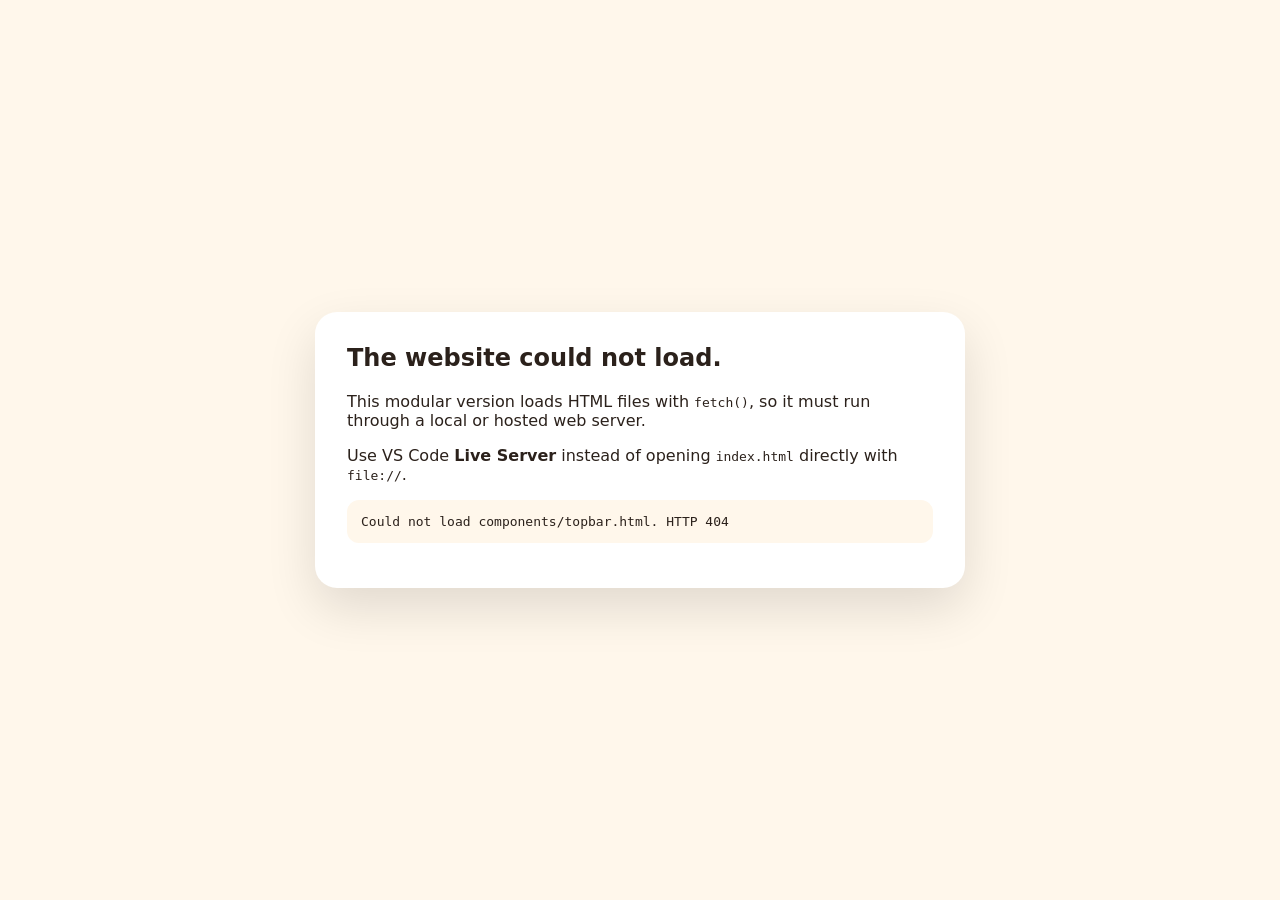
==== commit f7503a8b: "final" ====
--- a/index.html
+++ b/index.html
@@ -8,7 +8,7 @@
       content="is it AI? is a Human-or-AI media literacy guessing game created by Team Bele for the UNESCO Youth Hackathon."
     />
     <meta name="theme-color" content="#f58220" />
-    <title>is it AI? — Human or AI?</title>
+    <title>is it AI?</title>
     <link rel="icon" href="assets/logo3.png" type="image/png" />
     <link rel="stylesheet" href="css/styles.css?v=7" />
   </head>
@@ -16,590 +16,23 @@
     <a class="skip-link" href="#app-main">Skip to game</a>
 
     <div class="app-shell" id="app">
-      <header class="topbar">
-        <button
-          class="icon-button menu-button"
-          id="menuButton"
-          type="button"
-          aria-label="Open menu"
-          aria-expanded="false"
-          aria-controls="sideMenu"
-        >
-          <span></span><span></span><span></span>
-        </button>
-        <button
-          class="brand"
-          id="brandButton"
-          type="button"
-          aria-label="Return to is it AI? home"
-        >
-          <img
-            class="brand-logo"
-            src="assets/logo3.png"
-            alt=""
-            aria-hidden="true"
-          />
-          <span>is it AI?</span>
-        </button>
-        <div
-          class="api-indicator"
-          id="apiIndicator"
-          title="API connection status"
-        >
-          <span class="status-dot" aria-hidden="true"></span>
-          <span class="api-label">API ready</span>
-        </div>
-      </header>
+      <div id="topbar-root"></div>
 
-      <aside class="side-menu" id="sideMenu" aria-hidden="true">
-        <div class="side-menu__head">
-          <div>
-            <p class="eyebrow">Team Bele · UNESCO Youth Hackathon</p>
-            <h2>is it AI?</h2>
-          </div>
-          <button
-            class="icon-button close-button"
-            id="closeMenuButton"
-            type="button"
-            aria-label="Close menu"
-          >
-            ×
-          </button>
-        </div>
-        <nav aria-label="Main navigation">
-          <button class="menu-link" type="button" data-nav="home">Home</button>
-          <button class="menu-link" type="button" data-nav="levels">
-            Choose difficulty
-          </button>
-          <button class="menu-link" type="button" data-modal="how">
-            How to play
-          </button>
-          <button class="menu-link" type="button" data-nav="about">
-            About us
-          </button>
-        </nav>
-        <div class="side-menu__tip">
-          <strong>Critical-thinking tip</strong>
-          <p>
-            Do not decide from one clue. Check context, details, evidence, tone,
-            and possible manipulation.
-          </p>
-        </div>
-      </aside>
-      <div class="menu-backdrop" id="menuBackdrop" hidden></div>
+      <div id="sidebar-root"></div>
 
       <main id="app-main" tabindex="-1">
-        <section
-          class="screen welcome-screen is-active"
-          id="welcomeScreen"
-          data-screen="welcome"
-          aria-labelledby="welcomeTitle"
-        >
-          <div class="welcome-hero">
-            <div class="welcome-copy">
-              <p class="eyebrow light">Media and Information Literacy Game</p>
-              <h1 id="welcomeTitle">Hello<span id="welcomeName"></span>!</h1>
-              <p>
-                Can you tell whether a text, image, or video was made by a human
-                or generated by AI?
-              </p>
-            </div>
-            <div class="lens-art site-logo-art" aria-hidden="true">
-              <img src="assets/logo3.png" alt="" />
-            </div>
-          </div>
-
-          <div class="welcome-form card floating-card">
-            <div>
-              <p class="section-kicker">Before we start</p>
-              <h2>Enter your name</h2>
-              <p class="muted">
-                Your name is only stored on this device and is not sent to the
-                quiz API.
-              </p>
-            </div>
-            <form id="nameForm" novalidate>
-              <label for="playerName">Player name</label>
-              <div class="input-row">
-                <input
-                  id="playerName"
-                  name="playerName"
-                  type="text"
-                  autocomplete="name"
-                  maxlength="30"
-                  placeholder="e.g. Josh"
-                  required
-                />
-                <button class="primary-button" type="submit">Start</button>
-              </div>
-              <p class="field-error" id="nameError" role="alert"></p>
-            </form>
-            <div class="purpose-note">
-              <span class="purpose-icon" aria-hidden="true">◎</span>
-              <p>
-                <strong>Purpose:</strong> practise careful observation, question
-                assumptions, and understand why AI-generated content can be
-                difficult to identify.
-              </p>
-            </div>
-          </div>
-        </section>
-
-        <section
-          class="screen level-screen"
-          id="levelScreen"
-          data-screen="level"
-          aria-labelledby="levelTitle"
-          hidden
-        >
-          <div class="centered-panel">
-            <p class="eyebrow light">
-              Welcome, <span id="levelPlayerName">Player</span>
-            </p>
-            <h1 id="levelTitle">Choose your level</h1>
-            <p class="level-intro">
-              Each round contains six random items from the live quiz
-              collection. Text, images, and videos may appear in any order.
-            </p>
-
-            <div class="level-grid" aria-label="Difficulty levels">
-              <button
-                class="level-card easy"
-                type="button"
-                data-difficulty="easy"
-              >
-                <span class="level-icon" aria-hidden="true">●</span>
-                <span class="level-name">Beginner</span>
-                <span class="level-detail"
-                  >Clearer clues and common patterns</span
-                >
-                <span class="level-time">60 seconds per question</span>
-              </button>
-              <button
-                class="level-card medium"
-                type="button"
-                data-difficulty="medium"
-              >
-                <span class="level-icon" aria-hidden="true">◆</span>
-                <span class="level-name">Medium</span>
-                <span class="level-detail"
-                  >More realistic and subtle signals</span
-                >
-                <span class="level-time">40 seconds per question</span>
-              </button>
-              <button
-                class="level-card hard"
-                type="button"
-                data-difficulty="hard"
-              >
-                <span class="level-icon" aria-hidden="true">▲</span>
-                <span class="level-name">Hard</span>
-                <span class="level-detail"
-                  >Ambiguous evidence and close calls</span
-                >
-                <span class="level-time">25 seconds per question</span>
-              </button>
-            </div>
-            <button
-              class="text-button light-text"
-              type="button"
-              data-nav="home"
-            >
-              ← Change player name
-            </button>
-          </div>
-        </section>
-
-        <section
-          class="screen quiz-screen"
-          id="quizScreen"
-          data-screen="quiz"
-          aria-labelledby="questionHeading"
-          hidden
-        >
-          <div class="quiz-layout">
-            <div class="quiz-topline">
-              <button
-                class="back-button"
-                id="quitQuizButton"
-                type="button"
-                aria-label="Leave quiz"
-              >
-                ←
-              </button>
-              <div class="progress-copy">
-                <span id="difficultyLabel">Easy</span>
-                <strong id="questionCounter">Question 1 of 6</strong>
-              </div>
-              <div class="quiz-status-cluster">
-                <div class="score-mini" aria-live="polite">
-                  <span id="correctCount">0</span> correct
-                </div>
-                <div
-                  class="question-timer"
-                  id="questionTimer"
-                  data-state="normal"
-                  role="timer"
-                  aria-live="polite"
-                  aria-label="Time remaining"
-                >
-                  <span class="timer-icon" aria-hidden="true">◷</span>
-                  <span class="timer-copy"
-                    ><small>Time left</small
-                    ><strong><span id="timerValue">60</span>s</strong></span
-                  >
-                </div>
-              </div>
-            </div>
-            <div class="progress-track" aria-hidden="true">
-              <div class="progress-fill" id="progressFill"></div>
-            </div>
-
-            <article class="question-card" id="questionCard">
-              <div class="question-meta">
-                <span class="content-badge" id="contentTypeBadge">IMAGE</span>
-                <span id="questionTopic">Topic</span>
-              </div>
-              <h1 id="questionHeading">Human or AI?</h1>
-              <p class="question-prompt">
-                Study the content carefully, then choose who you think created
-                it.
-              </p>
-
-              <div
-                class="content-frame"
-                id="contentFrame"
-                aria-live="polite"
-              ></div>
-
-              <div class="answer-area">
-                <p class="answer-label">What do you think?</p>
-                <div class="answer-buttons" id="answerButtons">
-                  <button
-                    class="answer-button human"
-                    type="button"
-                    data-guess="Human"
-                  >
-                    <span class="answer-symbol" aria-hidden="true">◉</span>
-                    <span
-                      ><strong>Human</strong
-                      ><small>Created by a person</small></span
-                    >
-                  </button>
-                  <button
-                    class="answer-button ai"
-                    type="button"
-                    data-guess="AI"
-                  >
-                    <span class="answer-symbol" aria-hidden="true">✦</span>
-                    <span
-                      ><strong>AI</strong><small>Generated with AI</small></span
-                    >
-                  </button>
-                </div>
-                <div
-                  class="answer-feedback"
-                  id="answerFeedback"
-                  hidden
-                  aria-live="polite"
-                ></div>
-                <button
-                  class="primary-button next-button"
-                  id="nextQuestionButton"
-                  type="button"
-                  hidden
-                >
-                  Next question →
-                </button>
-              </div>
-            </article>
-          </div>
-        </section>
-
-        <section
-          class="screen about-screen"
-          id="aboutScreen"
-          data-screen="about"
-          aria-labelledby="aboutTitle"
-          hidden
-        >
-          <div class="about-shell">
-            <div class="about-header">
-              <button
-                class="back-button dark-back"
-                type="button"
-                data-nav="home"
-                aria-label="Back to home"
-              >
-                ←
-              </button>
-              <div>
-                <p class="eyebrow">UNESCO Youth Hackathon</p>
-                <h1 id="aboutTitle">About US</h1>
-                <p class="about-lead">
-                  A learning game that helps people pause, inspect, compare, and
-                  verify before trusting digital content.
-                </p>
-              </div>
-            </div>
-
-            <div class="about-hero-card">
-              <div>
-                <p class="section-kicker">Our purpose</p>
-                <h2>Build stronger critical-thinking habits</h2>
-                <p>
-                  is it AI? challenges players to decide whether text, images,
-                  and videos were created by people or generated with artificial
-                  intelligence. The goal is not to turn players into automatic
-                  AI detectors. It is to encourage careful observation, healthy
-                  doubt, evidence checking, and responsible sharing.
-                </p>
-              </div>
-              <div class="about-emblem" aria-hidden="true">
-                <img src="assets/logo3.png" alt="" /><small
-                  >Think before you trust</small
-                >
-              </div>
-            </div>
-
-            <div class="about-feature-grid" aria-label="What the game teaches">
-              <article class="about-feature">
-                <span>01</span>
-                <h3>Observe</h3>
-                <p>
-                  Look at details, consistency, context, language, motion, and
-                  visual quality.
-                </p>
-              </article>
-              <article class="about-feature">
-                <span>02</span>
-                <h3>Question</h3>
-                <p>
-                  Ask who created the content, why it exists, and what might be
-                  missing.
-                </p>
-              </article>
-              <article class="about-feature">
-                <span>03</span>
-                <h3>Verify</h3>
-                <p>
-                  Compare claims with reliable sources instead of trusting a
-                  single clue.
-                </p>
-              </article>
-              <article class="about-feature">
-                <span>04</span>
-                <h3>Reflect</h3>
-                <p>
-                  Read the explanation after every round and improve your
-                  reasoning.
-                </p>
-              </article>
-            </div>
-
-            <section class="team-section" aria-labelledby="teamTitle">
-              <div class="section-heading-row">
-                <div>
-                  <p class="section-kicker">Team Bele</p>
-                  <h2 id="teamTitle">Meet the team behind is it AI?</h2>
-                </div>
-                <p>
-                  Five roles work together across research, design, development,
-                  data, and testing.
-                </p>
-              </div>
-              <div class="team-grid" id="teamGrid"></div>
-            </section>
-
-            <div class="about-info-grid">
-              <article class="about-info-card">
-                <h3>Responsible-use note</h3>
-                <p>
-                  Human judgement and automated AI detectors can both be wrong.
-                  Important claims should always be checked using multiple
-                  reliable sources.
-                </p>
-              </article>
-              <article class="about-info-card">
-                <h3>Privacy</h3>
-                <p>
-                  is it AI? stores only the player name in the current browser.
-                  Quiz content is requested from the project API, and the
-                  frontend does not require an account.
-                </p>
-              </article>
-              <article class="about-info-card">
-                <h3>Accessibility</h3>
-                <p>
-                  The interface supports keyboard navigation, clear focus
-                  states, readable contrast, captions when provided by the
-                  media, and responsive layouts.
-                </p>
-              </article>
-            </div>
-
-            <div class="about-cta">
-              <div>
-                <p class="section-kicker">Ready to investigate?</p>
-                <h2>Test your judgement with live quiz content.</h2>
-              </div>
-              <button class="primary-button" type="button" data-nav="levels">
-                Choose a level →
-              </button>
-            </div>
-          </div>
-        </section>
-
-        <section
-          class="screen result-screen"
-          id="resultScreen"
-          data-screen="result"
-          aria-labelledby="resultTitle"
-          hidden
-        >
-          <div class="result-card card">
-            <p class="eyebrow" id="resultEyebrow">Round complete</p>
-            <h1 id="resultTitle">Great effort!</h1>
-            <p class="result-message" id="resultMessage"></p>
-
-            <div class="medal-wrap" id="medalWrap" aria-label="Quiz score">
-              <div class="medal-rays" aria-hidden="true"></div>
-              <div class="medal-disc"><span id="scorePercent">0%</span></div>
-              <div class="ribbon ribbon-left" aria-hidden="true"></div>
-              <div class="ribbon ribbon-right" aria-hidden="true"></div>
-            </div>
-
-            <div class="result-stats" aria-label="Result summary">
-              <div>
-                <span>Correct</span><strong id="resultCorrect">0</strong>
-              </div>
-              <div><span>Total</span><strong id="resultTotal">6</strong></div>
-              <div>
-                <span>Level</span
-                ><strong id="resultDifficulty">Beginner</strong>
-              </div>
-              <div>
-                <span>Timed out</span><strong id="resultTimedOut">0</strong>
-              </div>
-            </div>
-
-            <div class="result-actions">
-              <button class="primary-button" id="reviewButton" type="button">
-                Read explanations
-              </button>
-              <button
-                class="secondary-button"
-                id="playAgainButton"
-                type="button"
-              >
-                Play again
-              </button>
-            </div>
-          </div>
-        </section>
-
-        <section
-          class="screen review-screen"
-          id="reviewScreen"
-          data-screen="review"
-          aria-labelledby="reviewTitle"
-          hidden
-        >
-          <div class="review-shell">
-            <div class="review-header">
-              <button
-                class="back-button dark-back"
-                id="reviewBackButton"
-                type="button"
-                aria-label="Back to result"
-              >
-                ←
-              </button>
-              <div>
-                <p class="section-kicker">Learn from every clue</p>
-                <h1 id="reviewTitle">Let’s read the explanations</h1>
-                <p>
-                  AI detection is not perfect. These explanations highlight
-                  useful clues, not absolute rules.
-                </p>
-              </div>
-            </div>
-
-            <div class="review-layout">
-              <div
-                class="review-list"
-                id="reviewList"
-                aria-label="Question explanations"
-              ></div>
-              <aside
-                class="review-preview"
-                id="reviewPreview"
-                aria-live="polite"
-              >
-                <div class="empty-preview">
-                  <span aria-hidden="true">⌁</span>
-                  <p>
-                    Select a question to review its content and explanation.
-                  </p>
-                </div>
-              </aside>
-            </div>
-
-            <div class="review-actions">
-              <button class="secondary-button" type="button" data-nav="levels">
-                Choose another level
-              </button>
-              <button class="primary-button" type="button" data-nav="home">
-                Finish
-              </button>
-            </div>
-          </div>
-        </section>
+        <div id="welcome-root"></div>
+        <div id="level-root"></div>
+        <div id="quiz-root"></div>
+        <div id="about-root"></div>
+        <div id="result-root"></div>
+        <div id="review-root"></div>
       </main>
 
-      <div
-        class="loading-overlay"
-        id="loadingOverlay"
-        hidden
-        role="status"
-        aria-live="polite"
-      >
-        <div class="loader"></div>
-        <strong id="loadingTitle">Loading quiz</strong>
-        <p id="loadingMessage">Fetching questions from the quiz API…</p>
-      </div>
-
-      <div class="modal-backdrop" id="modalBackdrop" hidden>
-        <section
-          class="info-modal"
-          id="infoModal"
-          role="dialog"
-          aria-modal="true"
-          aria-labelledby="modalTitle"
-        >
-          <button
-            class="icon-button modal-close"
-            id="modalCloseButton"
-            type="button"
-            aria-label="Close dialog"
-          >
-            ×
-          </button>
-          <div id="modalContent"></div>
-        </section>
-      </div>
-
-      <div
-        class="toast"
-        id="toast"
-        hidden
-        role="status"
-        aria-live="polite"
-      ></div>
+      <!-- GLOBAL UI -->
+      <div id="global-ui-root"></div>
     </div>
 
-    <script defer src="js/config.js?v=7"></script>
-    <script defer src="js/api.js?v=7"></script>
-    <script defer src="js/app.js?v=7"></script>
+    <script defer src="js/component-loader.js?v=10"></script>
   </body>
 </html>
--- a/css/styles.css
+++ b/css/styles.css
@@ -1775,13 +1775,14 @@
   }
 }
 .member-photo {
-  width: 66px;
-  height: 66px;
+  width: 200px;
+  height: 200px;
   display: block;
   object-fit: cover;
   border-radius: 20px;
   box-shadow: var(--soft-shadow);
   background: var(--cream);
+  margin: 0 auto 16px;
 }
 
 /* Short explanation shown immediately after every answer. */
@@ -2017,3 +2018,155 @@
     scroll-margin-top: 16px;
   }
 }
+
+/* ===== Team member card layout: photo + name/role side-by-side ===== */
+/* This section is intentionally placed near the end so it overrides
+   the older member-photo/member-role rules above. */
+
+.team-card {
+  display: flex;
+  flex-direction: column;
+  min-width: 0;
+}
+
+/* Top area of each team card */
+.member-header {
+  display: flex;
+  align-items: center;
+  gap: 18px;
+  margin-bottom: 18px;
+  min-width: 0;
+}
+
+/* Photo and fallback initials avatar */
+.member-photo,
+.member-avatar {
+  width: 100px;
+  height: 100px;
+  flex: 0 0 100px;
+  margin: 0;
+  border-radius: 50%;
+  box-shadow: var(--soft-shadow);
+}
+
+.member-photo {
+  display: block;
+  object-fit: cover;
+  object-position: center;
+  background: var(--cream);
+}
+
+.member-avatar {
+  display: grid;
+  place-items: center;
+  background: linear-gradient(145deg, var(--orange-700), var(--amber-400));
+  color: white;
+  font-size: 1.35rem;
+  font-weight: 900;
+}
+
+/* Name + role next to the photo */
+.member-identity {
+  min-width: 0;
+  flex: 1;
+}
+
+.member-name {
+  margin: 0 0 6px;
+  color: var(--ink);
+  font-size: 1.45rem;
+  line-height: 1.15;
+  overflow-wrap: anywhere;
+}
+
+/* Overrides the older margin: 20px 0 5px */
+.member-role {
+  margin: 0;
+  color: var(--orange-700);
+  font: 900 0.72rem/1.45 var(--font-body);
+  text-transform: uppercase;
+  letter-spacing: 0.07em;
+  overflow-wrap: anywhere;
+}
+
+/* Description below the header */
+.member-contribution {
+  min-height: 76px;
+  margin: 0;
+  color: var(--muted);
+  font: 0.9rem/1.55 var(--font-body);
+  overflow-wrap: anywhere;
+}
+
+/* Skills below the description */
+.member-skills {
+  display: flex;
+  flex-wrap: wrap;
+  gap: 7px;
+  margin-top: 17px;
+}
+
+.member-skills span,
+.skill-tag {
+  padding: 6px 9px;
+  border-radius: 999px;
+  background: var(--cream);
+  color: var(--orange-700);
+  font: 800 0.7rem var(--font-body);
+}
+
+/* Tablet / small screen */
+@media (max-width: 620px) {
+  .member-header {
+    gap: 15px;
+  }
+
+  .member-photo,
+  .member-avatar {
+    width: 88px;
+    height: 88px;
+    flex-basis: 88px;
+  }
+
+  .member-name {
+    font-size: 1.3rem;
+  }
+
+  .member-contribution {
+    min-height: 0;
+  }
+}
+
+/* Small phones */
+@media (max-width: 420px) {
+  .member-header {
+    gap: 13px;
+    align-items: center;
+  }
+
+  .member-photo,
+  .member-avatar {
+    width: 76px;
+    height: 76px;
+    flex-basis: 76px;
+  }
+
+  .member-name {
+    font-size: 1.15rem;
+  }
+
+  .member-role {
+    font-size: 0.64rem;
+    letter-spacing: 0.05em;
+  }
+
+  .member-skills {
+    gap: 6px;
+  }
+
+  .member-skills span,
+  .skill-tag {
+    font-size: 0.66rem;
+    padding: 5px 8px;
+  }
+}
